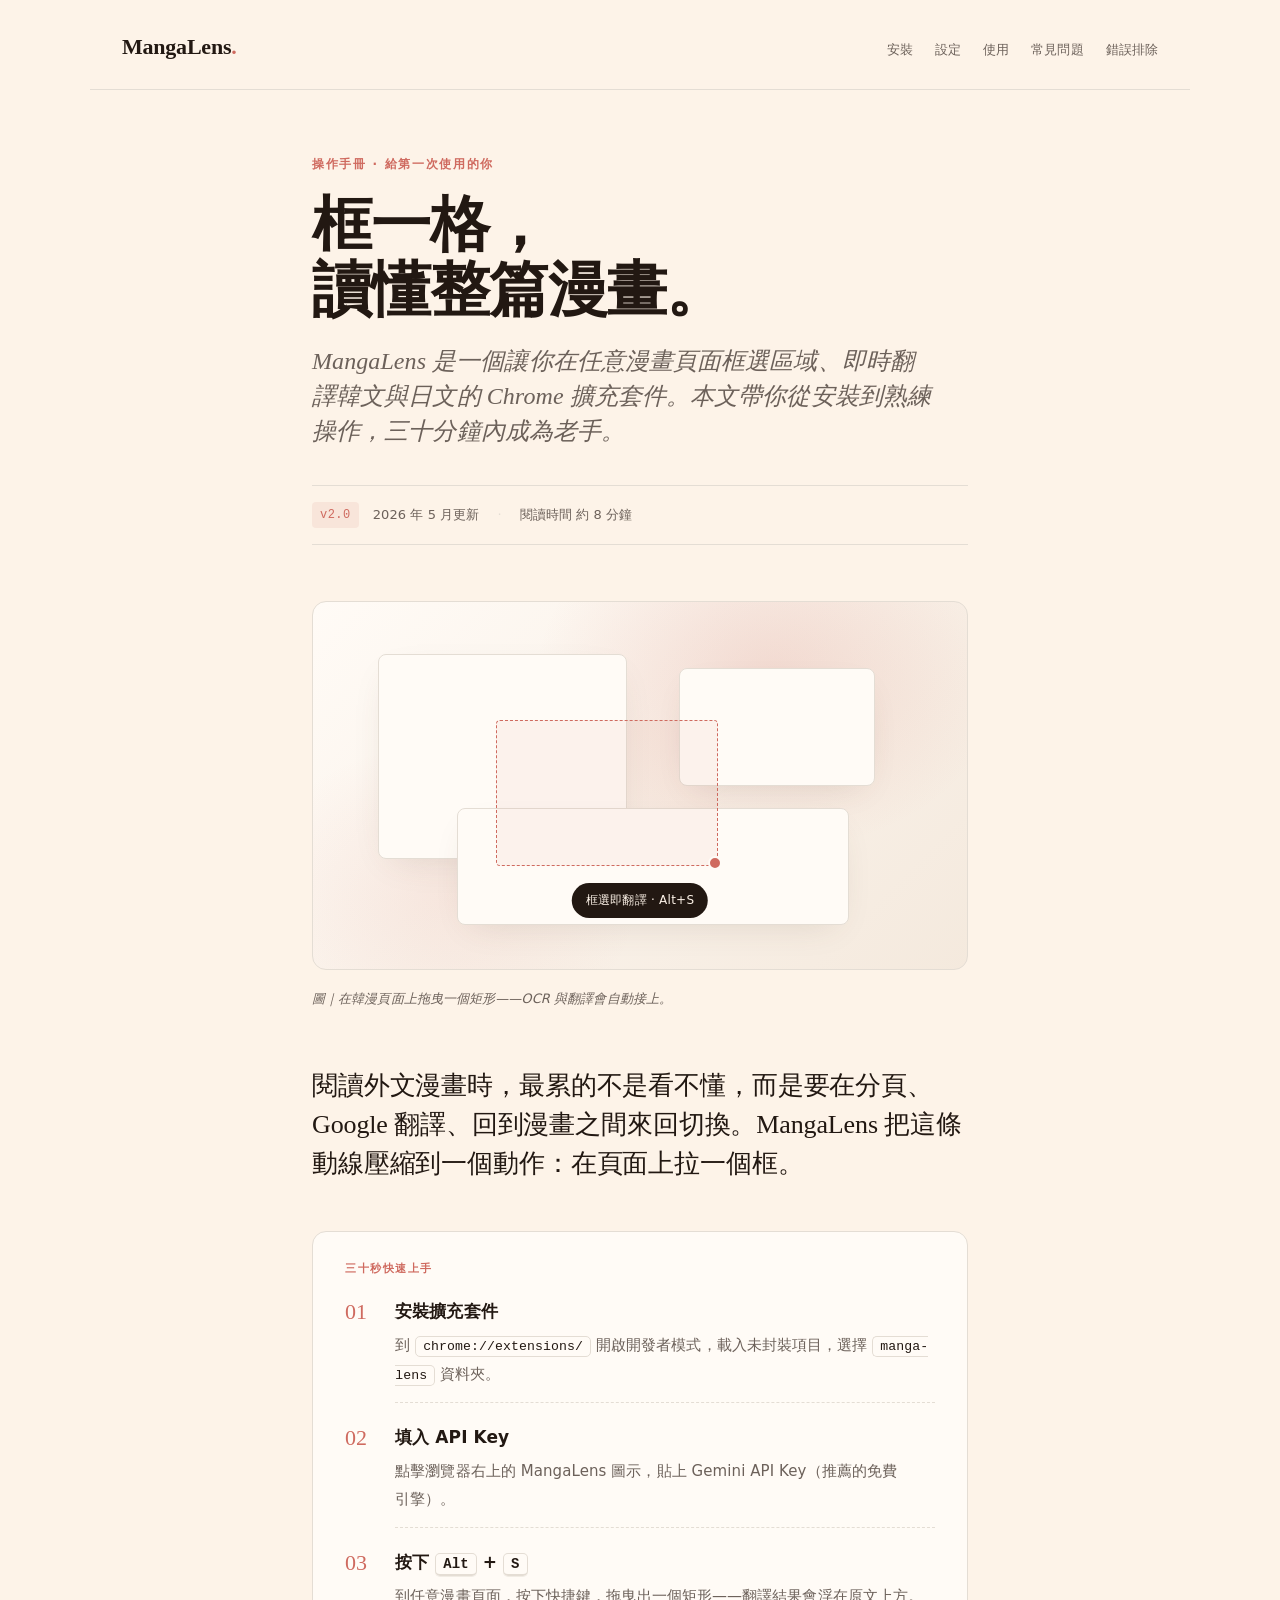
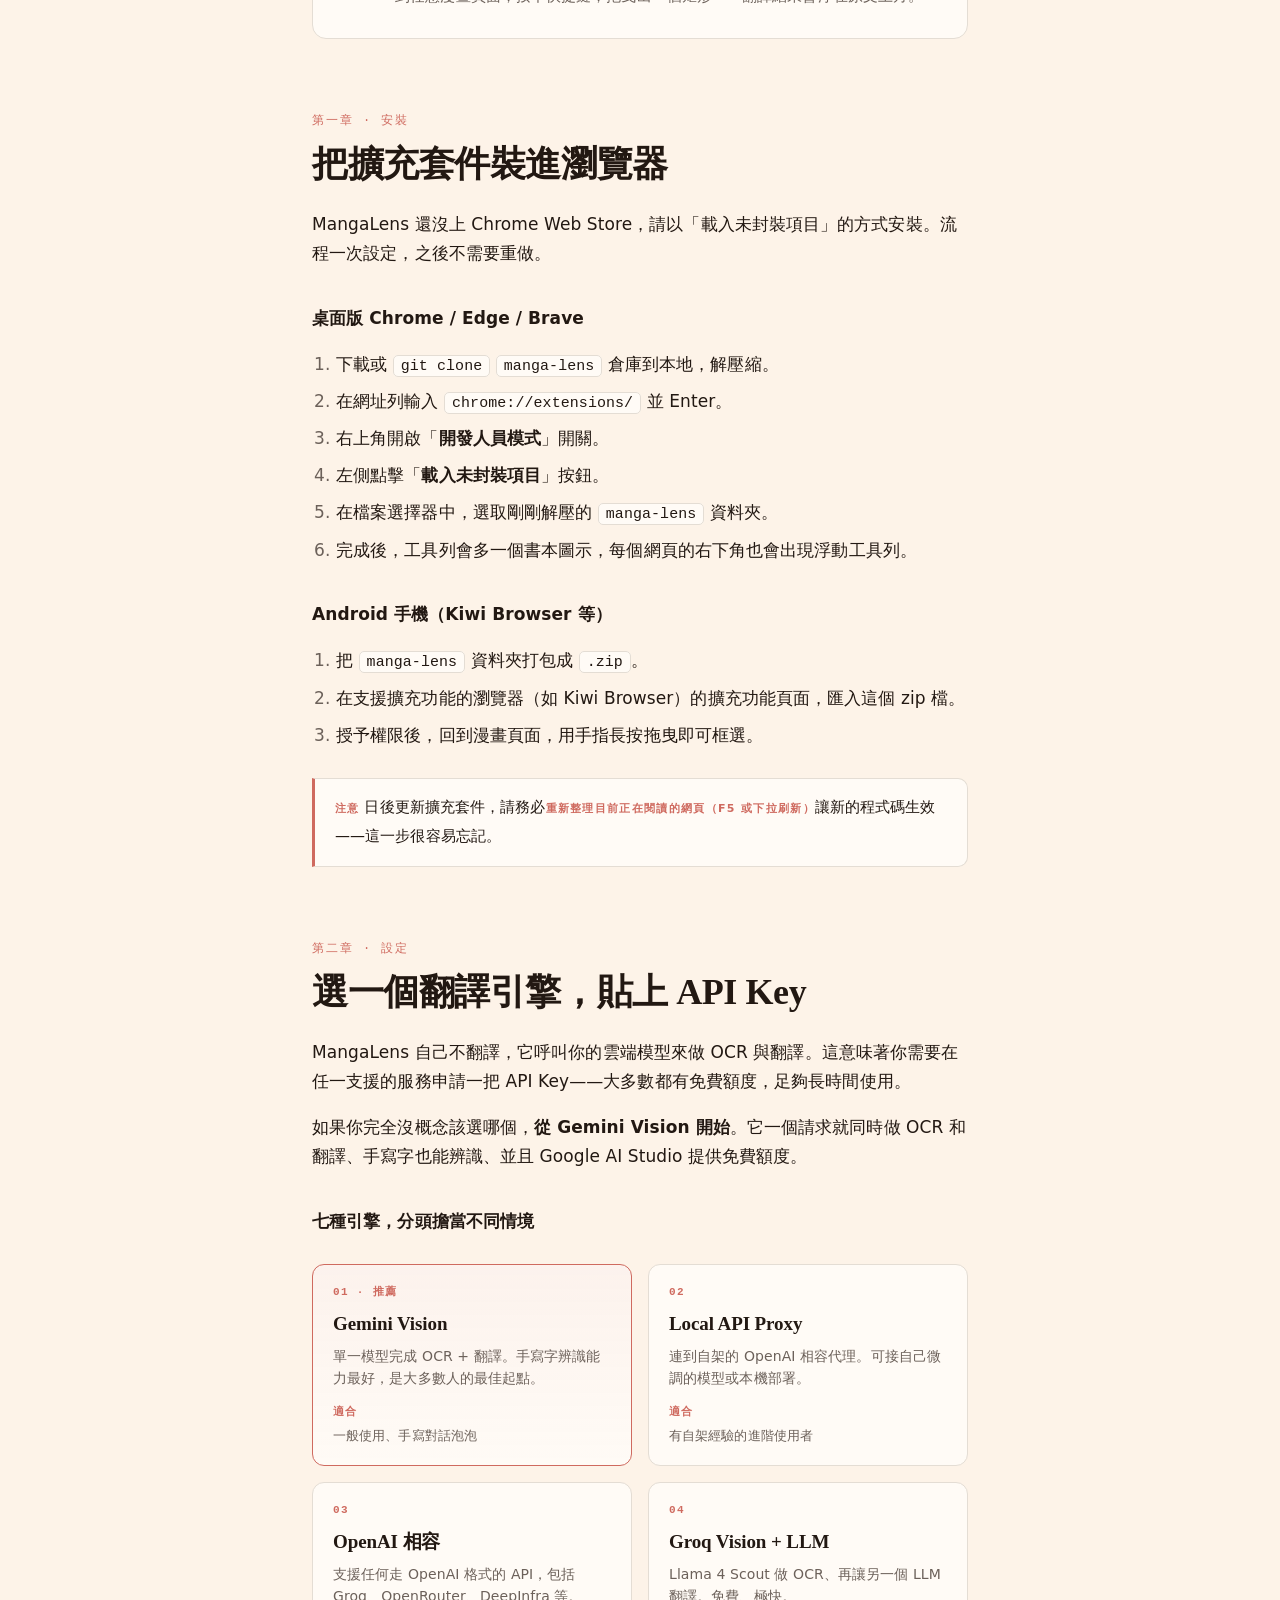
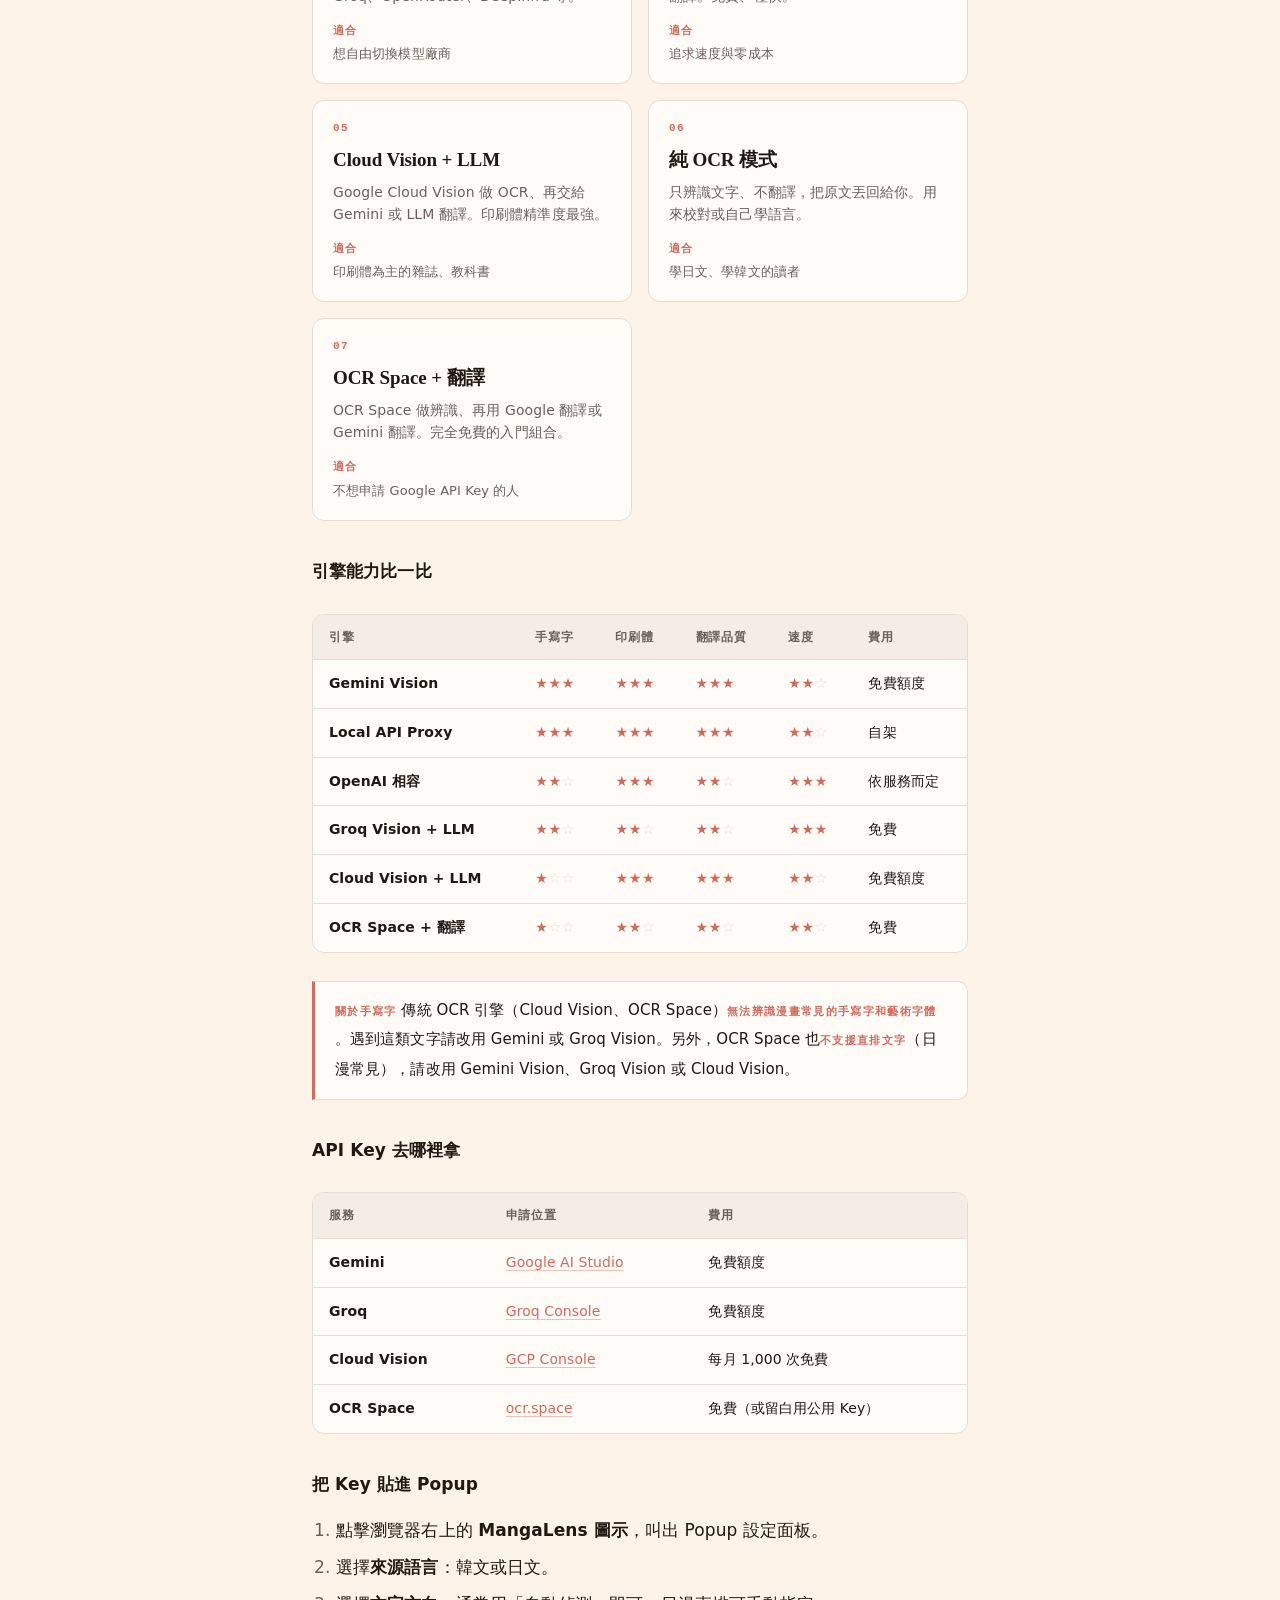
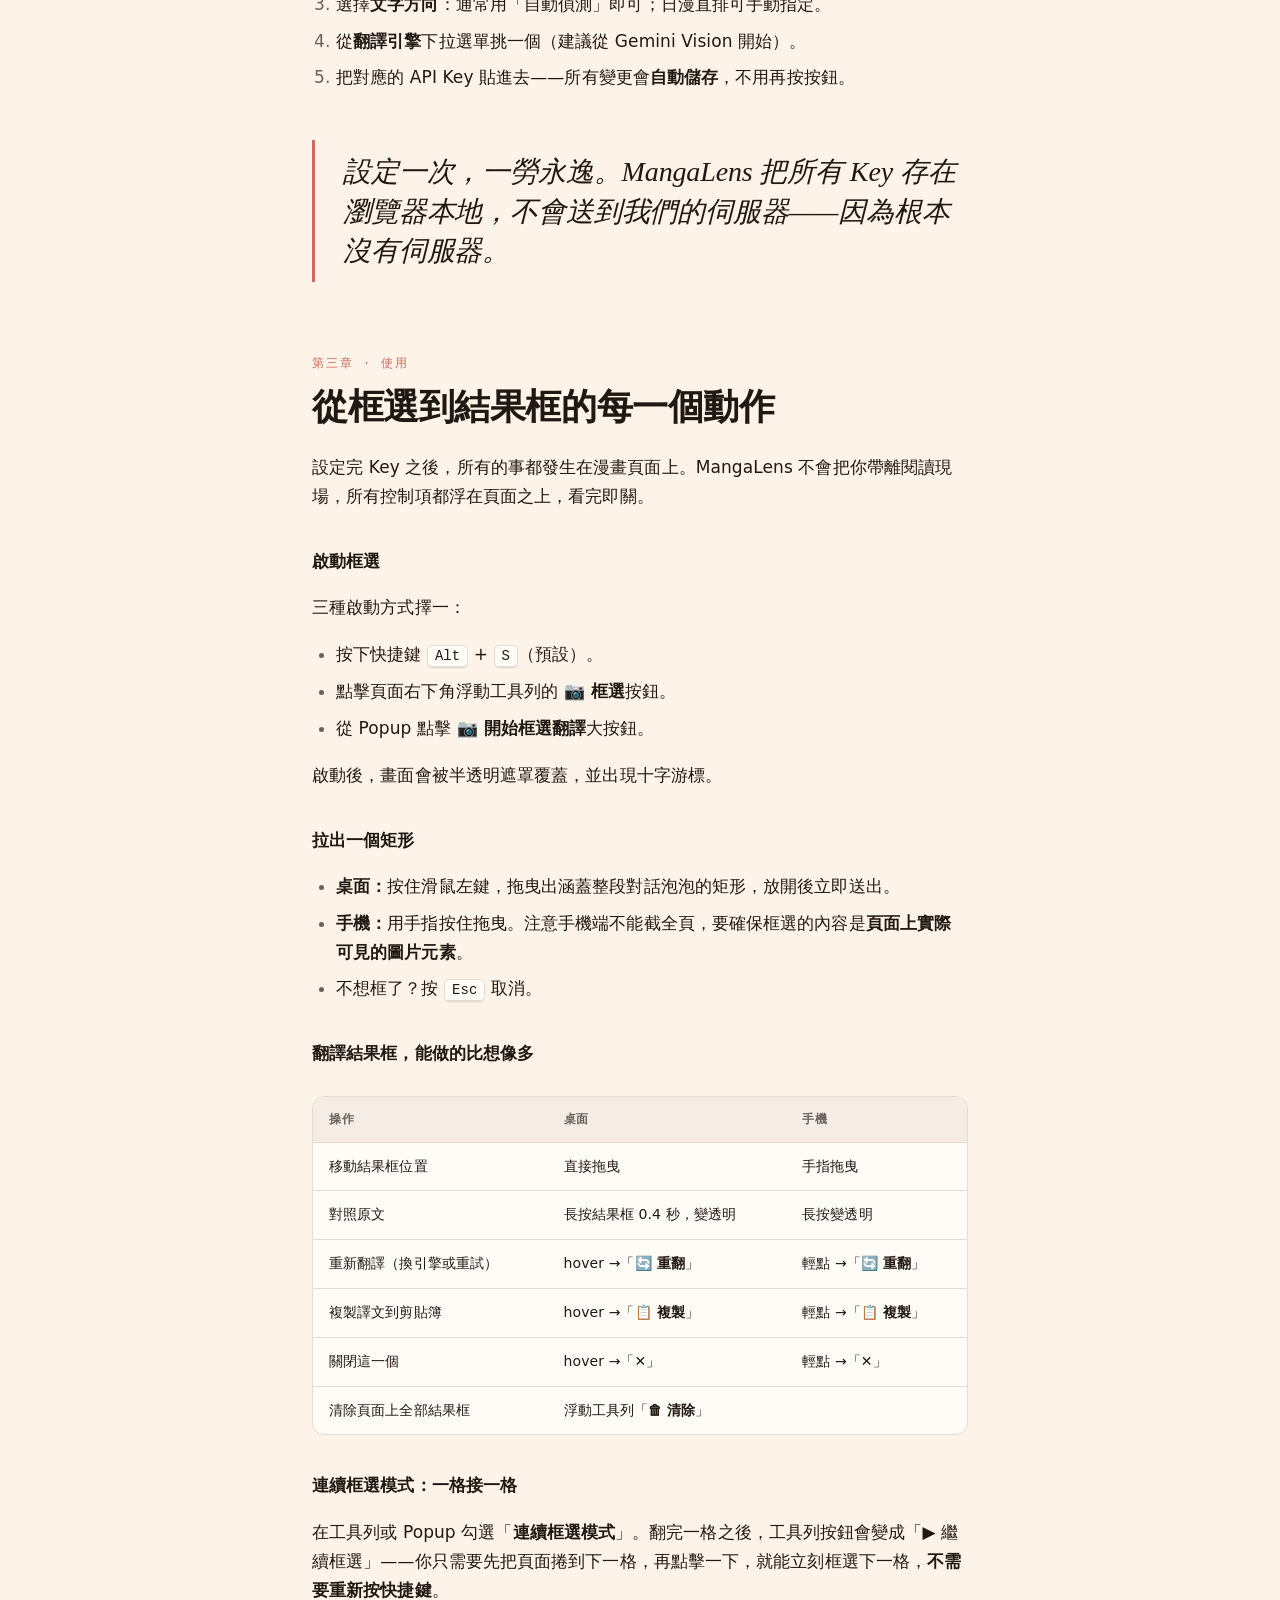
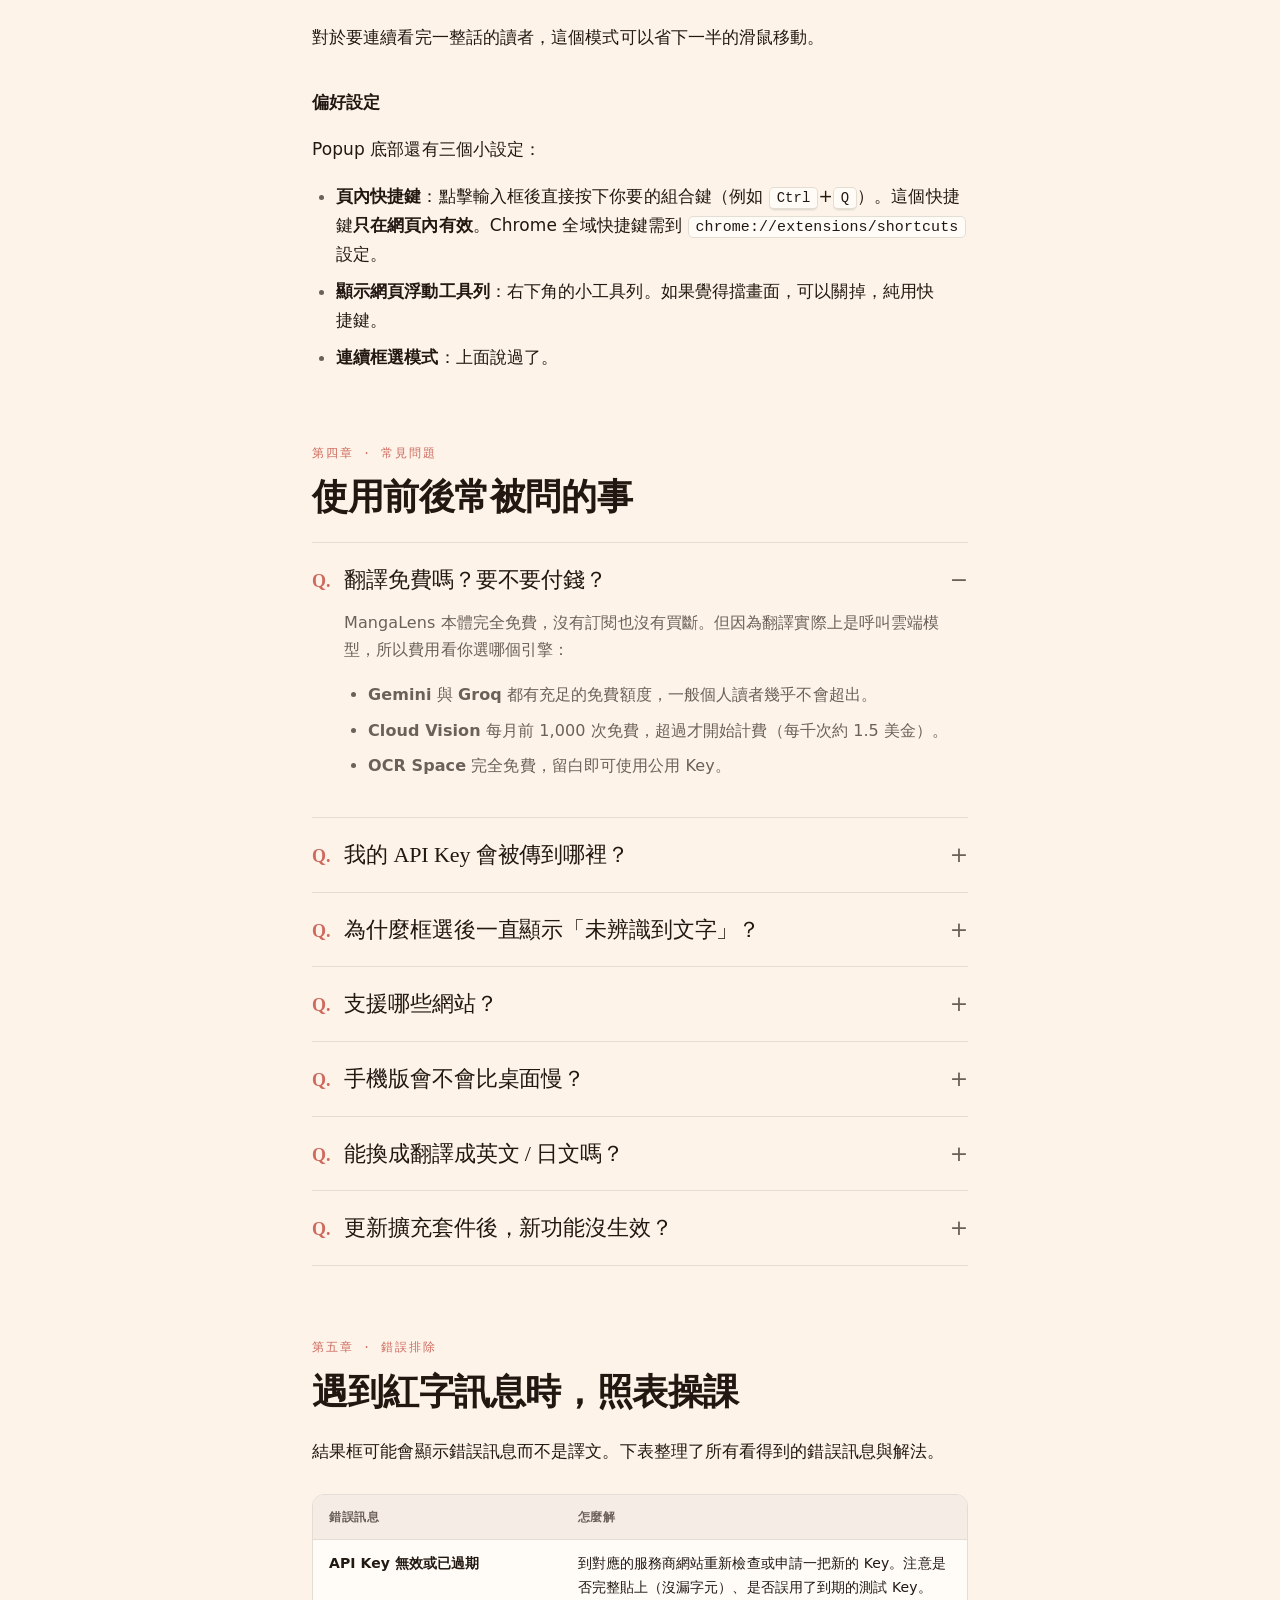
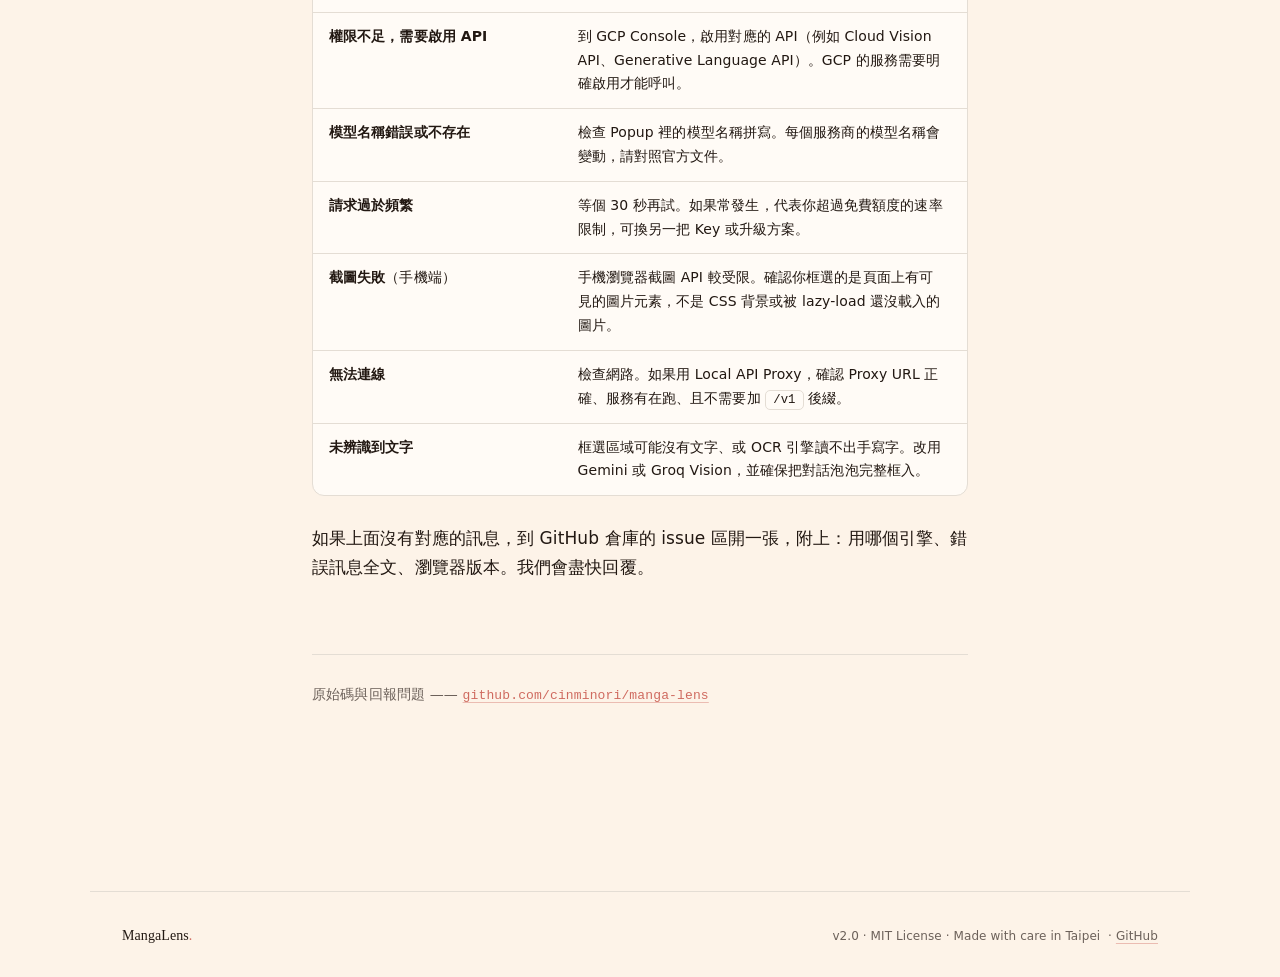
==== docs/index.html @ d272740c "Add GitHub Pages manual" ====
<!doctype html>
<html lang="zh-TW">
<head><script>(function(){
  function makeStore(){
    var data = {};
    var api = {
      getItem: function(k){ return Object.prototype.hasOwnProperty.call(data, k) ? data[k] : null; },
      setItem: function(k, v){ data[k] = String(v); },
      removeItem: function(k){ delete data[k]; },
      clear: function(){ data = {}; },
      key: function(i){ return Object.keys(data)[i] || null; }
    };
    Object.defineProperty(api, 'length', { get: function(){ return Object.keys(data).length; } });
    return api;
  }
  function tryShim(name){
    var works = false;
    try { works = !!window[name] && typeof window[name].getItem === 'function'; void window[name].length; }
    catch (_) { works = false; }
    if (works) return;
    try { Object.defineProperty(window, name, { configurable: true, value: makeStore() }); }
    catch (_) { try { window[name] = makeStore(); } catch (__) {} }
  }
  tryShim('localStorage');
  tryShim('sessionStorage');
})();</script>
  <meta charset="utf-8" />
  <meta name="viewport" content="width=device-width, initial-scale=1" />
  <title>MangaLens 操作手冊 — 框選即翻譯</title>
  <style>
    :root {
      --bg:      oklch(97% 0.018 70);
      --surface: oklch(99% 0.008 70);
      --fg:      oklch(22% 0.02 50);
      --muted:   oklch(50% 0.018 50);
      --border:  oklch(90% 0.014 70);
      --accent:  oklch(64% 0.13 28);
      --accent-soft: oklch(64% 0.13 28 / 0.10);

      --font-display: 'Tiempos Headline', 'Newsreader', 'Iowan Old Style',
                      'Noto Serif TC', 'Source Han Serif TC',
                      'PingFang TC', Georgia, serif;
      --font-body:    'Söhne', -apple-system, BlinkMacSystemFont,
                      'Noto Sans TC', 'PingFang TC', 'Microsoft JhengHei',
                      system-ui, sans-serif;
      --font-mono:    ui-monospace, 'JetBrains Mono', 'IBM Plex Mono', Menlo, monospace;
    }
    * { box-sizing: border-box; }
    html { -webkit-text-size-adjust: 100%; }
    body {
      margin: 0;
      background: var(--bg);
      color: var(--fg);
      font-family: var(--font-body);
      font-size: 17px;
      line-height: 1.7;
      letter-spacing: 0.005em;
      text-wrap: pretty;
    }

    .masthead {
      max-width: 1100px;
      margin: 0 auto;
      padding: 28px 32px 24px;
      display: flex;
      align-items: baseline;
      gap: 28px;
      border-bottom: 1px solid var(--border);
    }
    .wordmark {
      font-family: var(--font-display);
      font-size: 22px;
      font-weight: 600;
      letter-spacing: -0.01em;
    }
    .wordmark .dot { color: var(--accent); }
    .masthead nav {
      margin-inline-start: auto;
      display: flex;
      gap: 22px;
      font-size: 13px;
      color: var(--muted);
    }
    .masthead nav a {
      color: inherit;
      text-decoration: none;
      transition: color 0.15s;
    }
    .masthead nav a:hover { color: var(--fg); }

    .wrap {
      max-width: 720px;
      margin: 0 auto;
      padding: 64px 32px 96px;
    }

    .eyebrow {
      font-family: var(--font-body);
      font-size: 12px;
      text-transform: uppercase;
      letter-spacing: 0.14em;
      color: var(--accent);
      font-weight: 600;
      margin-bottom: 18px;
    }
    h1 {
      font-family: var(--font-display);
      font-size: clamp(40px, 5.5vw, 60px);
      line-height: 1.08;
      letter-spacing: -0.018em;
      font-weight: 600;
      margin: 0 0 22px;
    }
    .deck {
      font-family: var(--font-display);
      font-size: clamp(20px, 2.2vw, 24px);
      line-height: 1.45;
      color: var(--muted);
      font-style: italic;
      margin: 0 0 36px;
      max-width: 620px;
    }
    .byline {
      font-size: 13px;
      color: var(--muted);
      display: flex;
      align-items: center;
      gap: 14px;
      padding-block: 16px;
      border-block: 1px solid var(--border);
      margin-bottom: 56px;
      flex-wrap: wrap;
    }
    .byline .ver {
      font-family: var(--font-mono);
      font-size: 12px;
      color: var(--accent);
      letter-spacing: 0.04em;
      padding: 3px 8px;
      background: var(--accent-soft);
      border-radius: 4px;
    }
    .byline .sep::before { content: "·"; margin: 0 4px; color: var(--border); }

    .hero {
      aspect-ratio: 16 / 9;
      border: 1px solid var(--border);
      border-radius: 14px;
      margin-bottom: 14px;
      overflow: hidden;
      position: relative;
      background:
        radial-gradient(60% 80% at 70% 20%, oklch(64% 0.13 28 / 0.18), transparent 60%),
        radial-gradient(50% 70% at 20% 80%, oklch(64% 0.13 28 / 0.10), transparent 60%),
        linear-gradient(135deg, oklch(99% 0.008 70), oklch(94% 0.02 70));
    }
    .hero .panel {
      position: absolute;
      background: var(--surface);
      border: 1px solid var(--border);
      border-radius: 8px;
      box-shadow: 0 12px 36px -16px oklch(40% 0.04 50 / 0.18);
    }
    .hero .panel.a { inset: 14% 52% 30% 10%; }
    .hero .panel.b { inset: 18% 14% 50% 56%; }
    .hero .panel.c { inset: 56% 18% 12% 22%; }
    .hero .selection {
      position: absolute;
      inset: 32% 38% 28% 28%;
      border: 1.5px dashed var(--accent);
      background: oklch(64% 0.13 28 / 0.06);
      border-radius: 4px;
    }
    .hero .selection::after {
      content: "";
      position: absolute;
      right: -5px; bottom: -5px;
      width: 10px; height: 10px;
      background: var(--accent);
      border: 2px solid var(--surface);
      border-radius: 50%;
    }
    .hero .bubble {
      position: absolute;
      left: 50%;
      bottom: 14%;
      transform: translateX(-50%);
      background: var(--fg);
      color: var(--bg);
      font-size: 12px;
      padding: 7px 14px;
      border-radius: 999px;
      font-family: var(--font-body);
      letter-spacing: 0.02em;
    }
    .caption {
      font-size: 13px;
      color: var(--muted);
      margin-bottom: 56px;
      font-style: italic;
    }

    .lede {
      font-family: var(--font-display);
      font-size: clamp(22px, 2.5vw, 26px);
      line-height: 1.5;
      color: var(--fg);
      margin: 0 0 48px;
      letter-spacing: -0.005em;
    }

    .quickstart {
      background: var(--surface);
      border: 1px solid var(--border);
      border-radius: 14px;
      padding: 28px 32px;
      margin-bottom: 64px;
      display: grid;
      grid-template-columns: auto 1fr;
      gap: 6px 28px;
    }
    .quickstart .label {
      grid-column: 1 / -1;
      font-size: 11px;
      text-transform: uppercase;
      letter-spacing: 0.14em;
      color: var(--accent);
      font-weight: 600;
      margin-bottom: 12px;
    }
    .quickstart .num {
      font-family: var(--font-display);
      font-size: 22px;
      color: var(--accent);
      line-height: 1.2;
      font-feature-settings: "tnum";
      padding-top: 2px;
    }
    .quickstart .step {
      padding-bottom: 14px;
      border-bottom: 1px dashed var(--border);
      margin-bottom: 14px;
    }
    .quickstart .step:last-of-type {
      border-bottom: 0;
      padding-bottom: 0;
      margin-bottom: 0;
    }
    .quickstart .step strong {
      display: block;
      font-weight: 600;
      margin-bottom: 4px;
    }
    .quickstart .step span {
      font-size: 15px;
      color: var(--muted);
      line-height: 1.55;
    }

    .section-num {
      font-family: var(--font-mono);
      font-size: 12px;
      letter-spacing: 0.16em;
      color: var(--accent);
      text-transform: uppercase;
      margin-top: 72px;
      margin-bottom: 12px;
      font-weight: 500;
    }
    h2 {
      font-family: var(--font-display);
      font-size: clamp(30px, 3.4vw, 36px);
      letter-spacing: -0.012em;
      line-height: 1.18;
      font-weight: 600;
      margin: 0 0 24px;
    }
    h3 {
      font-family: var(--font-body);
      font-size: 17px;
      font-weight: 600;
      letter-spacing: 0.005em;
      margin: 36px 0 14px;
    }
    p { margin: 18px 0; }

    code {
      font-family: var(--font-mono);
      font-size: 0.88em;
      background: var(--surface);
      border: 1px solid var(--border);
      padding: 2px 7px;
      border-radius: 5px;
      color: var(--fg);
    }
    a {
      color: var(--accent);
      text-decoration: underline;
      text-decoration-thickness: 1px;
      text-underline-offset: 3px;
      text-decoration-color: oklch(64% 0.13 28 / 0.4);
      transition: text-decoration-color 0.15s;
    }
    a:hover { text-decoration-color: var(--accent); }
    kbd {
      font-family: var(--font-mono);
      font-size: 0.82em;
      background: var(--surface);
      border: 1px solid var(--border);
      border-bottom-width: 2px;
      padding: 2px 7px;
      border-radius: 5px;
      color: var(--fg);
      box-shadow: 0 1px 0 oklch(90% 0.014 70 / 0.5);
    }

    ul, ol { padding-inline-start: 24px; }
    li { margin: 8px 0; }
    li::marker { color: var(--muted); }

    blockquote.pull {
      font-family: var(--font-display);
      font-size: clamp(22px, 2.6vw, 28px);
      line-height: 1.4;
      letter-spacing: -0.005em;
      margin: 48px 0;
      padding: 12px 0 12px 28px;
      border-inline-start: 3px solid var(--accent);
      color: var(--fg);
      font-style: italic;
    }

    .note {
      background: var(--surface);
      border: 1px solid var(--border);
      border-inline-start: 3px solid var(--accent);
      border-radius: 0 10px 10px 0;
      padding: 16px 20px;
      margin: 28px 0;
      font-size: 15px;
      color: var(--fg);
    }
    .note strong {
      display: inline-block;
      font-size: 11px;
      text-transform: uppercase;
      letter-spacing: 0.12em;
      color: var(--accent);
      margin-bottom: 6px;
      font-weight: 600;
    }

    .table-wrap {
      margin: 28px 0;
      border: 1px solid var(--border);
      border-radius: 12px;
      overflow: hidden;
      background: var(--surface);
    }
    table {
      width: 100%;
      border-collapse: collapse;
      font-size: 14px;
      font-family: var(--font-body);
    }
    th, td {
      padding: 12px 16px;
      text-align: start;
      vertical-align: top;
      border-bottom: 1px solid var(--border);
    }
    th {
      background: oklch(95% 0.014 70);
      font-weight: 600;
      font-size: 12px;
      text-transform: uppercase;
      letter-spacing: 0.06em;
      color: var(--muted);
    }
    tr:last-child td { border-bottom: 0; }
    td.eng-name { font-weight: 600; }
    .stars {
      letter-spacing: 0.05em;
      color: var(--accent);
      font-variant-numeric: tabular-nums;
      font-feature-settings: "tnum";
    }
    .stars .dim { color: var(--border); }

    .faq details {
      border-bottom: 1px solid var(--border);
      padding: 22px 0;
    }
    .faq details:first-of-type { border-top: 1px solid var(--border); }
    .faq summary {
      list-style: none;
      cursor: pointer;
      font-family: var(--font-display);
      font-size: 22px;
      letter-spacing: -0.005em;
      line-height: 1.35;
      color: var(--fg);
      display: flex;
      align-items: baseline;
      gap: 14px;
    }
    .faq summary::-webkit-details-marker { display: none; }
    .faq summary::before {
      content: "Q.";
      font-family: var(--font-display);
      color: var(--accent);
      font-size: 18px;
      font-weight: 600;
      flex-shrink: 0;
    }
    .faq summary::after {
      content: "+";
      margin-inline-start: auto;
      color: var(--muted);
      font-family: var(--font-body);
      font-size: 22px;
      font-weight: 300;
      transition: transform 0.2s;
    }
    .faq details[open] summary::after { content: "−"; }
    .faq .answer {
      padding-top: 14px;
      padding-inline-start: 32px;
      color: var(--muted);
      font-size: 16px;
      line-height: 1.7;
    }
    .faq .answer p:first-child { margin-top: 0; }
    .faq .answer p:last-child { margin-bottom: 0; }

    .engines {
      display: grid;
      grid-template-columns: repeat(auto-fit, minmax(280px, 1fr));
      gap: 16px;
      margin: 28px 0 36px;
    }
    .engine-card {
      background: var(--surface);
      border: 1px solid var(--border);
      border-radius: 12px;
      padding: 18px 20px;
      display: flex;
      flex-direction: column;
      gap: 6px;
    }
    .engine-card .e-num {
      font-family: var(--font-mono);
      font-size: 11px;
      letter-spacing: 0.12em;
      color: var(--accent);
      font-weight: 600;
    }
    .engine-card h4 {
      font-family: var(--font-display);
      font-size: 19px;
      letter-spacing: -0.005em;
      margin: 0;
      font-weight: 600;
    }
    .engine-card p {
      margin: 0;
      font-size: 14px;
      line-height: 1.55;
      color: var(--muted);
    }
    .engine-card .use {
      font-size: 13px;
      color: var(--muted);
      margin-top: auto;
      padding-top: 8px;
    }
    .engine-card .use strong {
      display: block;
      font-size: 11px;
      text-transform: uppercase;
      letter-spacing: 0.1em;
      color: var(--accent);
      margin-bottom: 3px;
      font-weight: 600;
    }
    .engine-card.recommend {
      border-color: var(--accent);
      background:
        linear-gradient(180deg, oklch(64% 0.13 28 / 0.06), transparent),
        var(--surface);
    }

    .repo-link {
      margin: 72px 0 24px;
      padding-top: 28px;
      border-top: 1px solid var(--border);
      font-size: 14px;
      color: var(--muted);
      letter-spacing: 0.01em;
    }
    .repo-link a {
      font-family: var(--font-mono);
      font-size: 13px;
    }

    footer.bottom {
      max-width: 1100px;
      margin: 64px auto 0;
      padding: 32px;
      border-top: 1px solid var(--border);
      display: flex;
      justify-content: space-between;
      align-items: baseline;
      font-size: 12px;
      color: var(--muted);
    }
    footer.bottom .left {
      font-family: var(--font-display);
      font-size: 14px;
      color: var(--fg);
    }
    footer.bottom a { color: inherit; }

    @media (max-width: 720px) {
      .masthead { flex-wrap: wrap; gap: 12px; padding: 22px 22px 18px; }
      .masthead nav { width: 100%; gap: 16px; }
      .wrap { padding: 40px 22px 64px; }
      .quickstart { padding: 22px; grid-template-columns: 1fr; gap: 4px; }
      .quickstart .num { display: inline; }
      th, td { padding: 10px 12px; }
      .table-wrap { overflow-x: auto; }
      table { min-width: 480px; }
      footer.bottom { flex-direction: column; gap: 8px; padding: 24px 22px; }
      h1 { font-size: 38px; }
    }
  </style>
</head>
<body>

  <header class="masthead">
    <div class="wordmark">MangaLens<span class="dot">.</span></div>
    <nav>
      <a href="#install">安裝</a>
      <a href="#setup">設定</a>
      <a href="#use">使用</a>
      <a href="#faq">常見問題</a>
      <a href="#troubleshoot">錯誤排除</a>
    </nav>
  </header>

  <article class="wrap" data-od-id="article">

    <div class="eyebrow">操作手冊 · 給第一次使用的你</div>

    <h1 data-od-id="headline">框一格，<br />讀懂整篇漫畫。</h1>

    <p class="deck">
      MangaLens 是一個讓你在任意漫畫頁面框選區域、即時翻譯韓文與日文的 Chrome 擴充套件。本文帶你從安裝到熟練操作，三十分鐘內成為老手。
    </p>

    <div class="byline">
      <span class="ver">v2.0</span>
      <span>2026 年 5 月更新</span>
      <span class="sep"></span>
      <span>閱讀時間 約 8 分鐘</span>
    </div>

    <div class="hero" data-od-id="hero" aria-hidden="true">
      <div class="panel a"></div>
      <div class="panel b"></div>
      <div class="panel c"></div>
      <div class="selection"></div>
      <div class="bubble">框選即翻譯 · Alt+S</div>
    </div>
    <p class="caption">圖｜在韓漫頁面上拖曳一個矩形——OCR 與翻譯會自動接上。</p>

    <p class="lede" data-od-id="lede">
      閱讀外文漫畫時，最累的不是看不懂，而是要在分頁、Google 翻譯、回到漫畫之間來回切換。MangaLens 把這條動線壓縮到一個動作：在頁面上拉一個框。
    </p>

    <div class="quickstart">
      <div class="label">三十秒快速上手</div>
      <div class="num">01</div>
      <div class="step">
        <strong>安裝擴充套件</strong>
        <span>到 <code>chrome://extensions/</code> 開啟開發者模式，載入未封裝項目，選擇 <code>manga-lens</code> 資料夾。</span>
      </div>
      <div class="num">02</div>
      <div class="step">
        <strong>填入 API Key</strong>
        <span>點擊瀏覽器右上的 MangaLens 圖示，貼上 Gemini API Key（推薦的免費引擎）。</span>
      </div>
      <div class="num">03</div>
      <div class="step">
        <strong>按下 <kbd>Alt</kbd> + <kbd>S</kbd></strong>
        <span>到任意漫畫頁面，按下快捷鍵，拖曳出一個矩形——翻譯結果會浮在原文上方。</span>
      </div>
    </div>

    <div class="section-num" id="install">第一章 · 安裝</div>
    <h2>把擴充套件裝進瀏覽器</h2>

    <p>MangaLens 還沒上 Chrome Web Store，請以「載入未封裝項目」的方式安裝。流程一次設定，之後不需要重做。</p>

    <h3>桌面版 Chrome / Edge / Brave</h3>
    <ol>
      <li>下載或 <code>git clone</code> <code>manga-lens</code> 倉庫到本地，解壓縮。</li>
      <li>在網址列輸入 <code>chrome://extensions/</code> 並 Enter。</li>
      <li>右上角開啟「<strong>開發人員模式</strong>」開關。</li>
      <li>左側點擊「<strong>載入未封裝項目</strong>」按鈕。</li>
      <li>在檔案選擇器中，選取剛剛解壓的 <code>manga-lens</code> 資料夾。</li>
      <li>完成後，工具列會多一個書本圖示，每個網頁的右下角也會出現浮動工具列。</li>
    </ol>

    <h3>Android 手機（Kiwi Browser 等）</h3>
    <ol>
      <li>把 <code>manga-lens</code> 資料夾打包成 <code>.zip</code>。</li>
      <li>在支援擴充功能的瀏覽器（如 Kiwi Browser）的擴充功能頁面，匯入這個 zip 檔。</li>
      <li>授予權限後，回到漫畫頁面，用手指長按拖曳即可框選。</li>
    </ol>

    <div class="note">
      <strong>注意</strong>
      日後更新擴充套件，請務必<strong>重新整理目前正在閱讀的網頁（F5 或下拉刷新）</strong>讓新的程式碼生效——這一步很容易忘記。
    </div>

    <div class="section-num" id="setup">第二章 · 設定</div>
    <h2>選一個翻譯引擎，貼上 API Key</h2>

    <p>MangaLens 自己不翻譯，它呼叫你的雲端模型來做 OCR 與翻譯。這意味著你需要在任一支援的服務申請一把 API Key——大多數都有免費額度，足夠長時間使用。</p>

    <p>如果你完全沒概念該選哪個，<strong>從 Gemini Vision 開始</strong>。它一個請求就同時做 OCR 和翻譯、手寫字也能辨識、並且 Google AI Studio 提供免費額度。</p>

    <h3>七種引擎，分頭擔當不同情境</h3>

    <div class="engines">
      <div class="engine-card recommend">
        <span class="e-num">01 · 推薦</span>
        <h4>Gemini Vision</h4>
        <p>單一模型完成 OCR + 翻譯。手寫字辨識能力最好，是大多數人的最佳起點。</p>
        <div class="use"><strong>適合</strong>一般使用、手寫對話泡泡</div>
      </div>
      <div class="engine-card">
        <span class="e-num">02</span>
        <h4>Local API Proxy</h4>
        <p>連到自架的 OpenAI 相容代理。可接自己微調的模型或本機部署。</p>
        <div class="use"><strong>適合</strong>有自架經驗的進階使用者</div>
      </div>
      <div class="engine-card">
        <span class="e-num">03</span>
        <h4>OpenAI 相容</h4>
        <p>支援任何走 OpenAI 格式的 API，包括 Groq、OpenRouter、DeepInfra 等。</p>
        <div class="use"><strong>適合</strong>想自由切換模型廠商</div>
      </div>
      <div class="engine-card">
        <span class="e-num">04</span>
        <h4>Groq Vision + LLM</h4>
        <p>Llama 4 Scout 做 OCR、再讓另一個 LLM 翻譯。免費、極快。</p>
        <div class="use"><strong>適合</strong>追求速度與零成本</div>
      </div>
      <div class="engine-card">
        <span class="e-num">05</span>
        <h4>Cloud Vision + LLM</h4>
        <p>Google Cloud Vision 做 OCR、再交給 Gemini 或 LLM 翻譯。印刷體精準度最強。</p>
        <div class="use"><strong>適合</strong>印刷體為主的雜誌、教科書</div>
      </div>
      <div class="engine-card">
        <span class="e-num">06</span>
        <h4>純 OCR 模式</h4>
        <p>只辨識文字、不翻譯，把原文丟回給你。用來校對或自己學語言。</p>
        <div class="use"><strong>適合</strong>學日文、學韓文的讀者</div>
      </div>
      <div class="engine-card">
        <span class="e-num">07</span>
        <h4>OCR Space + 翻譯</h4>
        <p>OCR Space 做辨識、再用 Google 翻譯或 Gemini 翻譯。完全免費的入門組合。</p>
        <div class="use"><strong>適合</strong>不想申請 Google API Key 的人</div>
      </div>
    </div>

    <h3>引擎能力比一比</h3>

    <div class="table-wrap">
      <table>
        <thead>
          <tr>
            <th>引擎</th>
            <th>手寫字</th>
            <th>印刷體</th>
            <th>翻譯品質</th>
            <th>速度</th>
            <th>費用</th>
          </tr>
        </thead>
        <tbody>
          <tr>
            <td class="eng-name">Gemini Vision</td>
            <td><span class="stars">★★★</span></td>
            <td><span class="stars">★★★</span></td>
            <td><span class="stars">★★★</span></td>
            <td><span class="stars">★★<span class="dim">☆</span></span></td>
            <td>免費額度</td>
          </tr>
          <tr>
            <td class="eng-name">Local API Proxy</td>
            <td><span class="stars">★★★</span></td>
            <td><span class="stars">★★★</span></td>
            <td><span class="stars">★★★</span></td>
            <td><span class="stars">★★<span class="dim">☆</span></span></td>
            <td>自架</td>
          </tr>
          <tr>
            <td class="eng-name">OpenAI 相容</td>
            <td><span class="stars">★★<span class="dim">☆</span></span></td>
            <td><span class="stars">★★★</span></td>
            <td><span class="stars">★★<span class="dim">☆</span></span></td>
            <td><span class="stars">★★★</span></td>
            <td>依服務而定</td>
          </tr>
          <tr>
            <td class="eng-name">Groq Vision + LLM</td>
            <td><span class="stars">★★<span class="dim">☆</span></span></td>
            <td><span class="stars">★★<span class="dim">☆</span></span></td>
            <td><span class="stars">★★<span class="dim">☆</span></span></td>
            <td><span class="stars">★★★</span></td>
            <td>免費</td>
          </tr>
          <tr>
            <td class="eng-name">Cloud Vision + LLM</td>
            <td><span class="stars">★<span class="dim">☆☆</span></span></td>
            <td><span class="stars">★★★</span></td>
            <td><span class="stars">★★★</span></td>
            <td><span class="stars">★★<span class="dim">☆</span></span></td>
            <td>免費額度</td>
          </tr>
          <tr>
            <td class="eng-name">OCR Space + 翻譯</td>
            <td><span class="stars">★<span class="dim">☆☆</span></span></td>
            <td><span class="stars">★★<span class="dim">☆</span></span></td>
            <td><span class="stars">★★<span class="dim">☆</span></span></td>
            <td><span class="stars">★★<span class="dim">☆</span></span></td>
            <td>免費</td>
          </tr>
        </tbody>
      </table>
    </div>

    <div class="note">
      <strong>關於手寫字</strong>
      傳統 OCR 引擎（Cloud Vision、OCR Space）<strong>無法辨識漫畫常見的手寫字和藝術字體</strong>。遇到這類文字請改用 Gemini 或 Groq Vision。另外，OCR Space 也<strong>不支援直排文字</strong>（日漫常見），請改用 Gemini Vision、Groq Vision 或 Cloud Vision。
    </div>

    <h3>API Key 去哪裡拿</h3>

    <div class="table-wrap">
      <table>
        <thead>
          <tr>
            <th>服務</th>
            <th>申請位置</th>
            <th>費用</th>
          </tr>
        </thead>
        <tbody>
          <tr>
            <td class="eng-name">Gemini</td>
            <td><a href="https://aistudio.google.com/apikey" target="_blank" rel="noopener">Google AI Studio</a></td>
            <td>免費額度</td>
          </tr>
          <tr>
            <td class="eng-name">Groq</td>
            <td><a href="https://console.groq.com/keys" target="_blank" rel="noopener">Groq Console</a></td>
            <td>免費額度</td>
          </tr>
          <tr>
            <td class="eng-name">Cloud Vision</td>
            <td><a href="https://console.cloud.google.com/apis/library/vision.googleapis.com" target="_blank" rel="noopener">GCP Console</a></td>
            <td>每月 1,000 次免費</td>
          </tr>
          <tr>
            <td class="eng-name">OCR Space</td>
            <td><a href="https://ocr.space/ocrapi/freekey" target="_blank" rel="noopener">ocr.space</a></td>
            <td>免費（或留白用公用 Key）</td>
          </tr>
        </tbody>
      </table>
    </div>

    <h3>把 Key 貼進 Popup</h3>

    <ol>
      <li>點擊瀏覽器右上的 <strong>MangaLens 圖示</strong>，叫出 Popup 設定面板。</li>
      <li>選擇<strong>來源語言</strong>：韓文或日文。</li>
      <li>選擇<strong>文字方向</strong>：通常用「自動偵測」即可；日漫直排可手動指定。</li>
      <li>從<strong>翻譯引擎</strong>下拉選單挑一個（建議從 Gemini Vision 開始）。</li>
      <li>把對應的 API Key 貼進去——所有變更會<strong>自動儲存</strong>，不用再按按鈕。</li>
    </ol>

    <blockquote class="pull">
      設定一次，一勞永逸。MangaLens 把所有 Key 存在瀏覽器本地，不會送到我們的伺服器——因為根本沒有伺服器。
    </blockquote>

    <div class="section-num" id="use">第三章 · 使用</div>
    <h2>從框選到結果框的每一個動作</h2>

    <p>設定完 Key 之後，所有的事都發生在漫畫頁面上。MangaLens 不會把你帶離閱讀現場，所有控制項都浮在頁面之上，看完即關。</p>

    <h3>啟動框選</h3>
    <p>三種啟動方式擇一：</p>
    <ul>
      <li>按下快捷鍵 <kbd>Alt</kbd> + <kbd>S</kbd>（預設）。</li>
      <li>點擊頁面右下角浮動工具列的 <strong>📷 框選</strong>按鈕。</li>
      <li>從 Popup 點擊 <strong>📷 開始框選翻譯</strong>大按鈕。</li>
    </ul>
    <p>啟動後，畫面會被半透明遮罩覆蓋，並出現十字游標。</p>

    <h3>拉出一個矩形</h3>
    <ul>
      <li><strong>桌面：</strong>按住滑鼠左鍵，拖曳出涵蓋整段對話泡泡的矩形，放開後立即送出。</li>
      <li><strong>手機：</strong>用手指按住拖曳。注意手機端不能截全頁，要確保框選的內容是<strong>頁面上實際可見的圖片元素</strong>。</li>
      <li>不想框了？按 <kbd>Esc</kbd> 取消。</li>
    </ul>

    <h3>翻譯結果框，能做的比想像多</h3>

    <div class="table-wrap">
      <table>
        <thead>
          <tr>
            <th>操作</th>
            <th>桌面</th>
            <th>手機</th>
          </tr>
        </thead>
        <tbody>
          <tr><td>移動結果框位置</td><td>直接拖曳</td><td>手指拖曳</td></tr>
          <tr><td>對照原文</td><td>長按結果框 0.4 秒，變透明</td><td>長按變透明</td></tr>
          <tr><td>重新翻譯（換引擎或重試）</td><td>hover →「<strong>🔄 重翻</strong>」</td><td>輕點 →「<strong>🔄 重翻</strong>」</td></tr>
          <tr><td>複製譯文到剪貼簿</td><td>hover →「<strong>📋 複製</strong>」</td><td>輕點 →「<strong>📋 複製</strong>」</td></tr>
          <tr><td>關閉這一個</td><td>hover →「<strong>✕</strong>」</td><td>輕點 →「<strong>✕</strong>」</td></tr>
          <tr><td>清除頁面上全部結果框</td><td colspan="2">浮動工具列「<strong>🗑 清除</strong>」</td></tr>
        </tbody>
      </table>
    </div>

    <h3>連續框選模式：一格接一格</h3>

    <p>在工具列或 Popup 勾選「<strong>連續框選模式</strong>」。翻完一格之後，工具列按鈕會變成「▶ 繼續框選」——你只需要先把頁面捲到下一格，再點擊一下，就能立刻框選下一格，<strong>不需要重新按快捷鍵</strong>。</p>

    <p>對於要連續看完一整話的讀者，這個模式可以省下一半的滑鼠移動。</p>

    <h3>偏好設定</h3>
    <p>Popup 底部還有三個小設定：</p>
    <ul>
      <li><strong>頁內快捷鍵</strong>：點擊輸入框後直接按下你要的組合鍵（例如 <kbd>Ctrl</kbd>+<kbd>Q</kbd>）。這個快捷鍵<strong>只在網頁內有效</strong>。Chrome 全域快捷鍵需到 <code>chrome://extensions/shortcuts</code> 設定。</li>
      <li><strong>顯示網頁浮動工具列</strong>：右下角的小工具列。如果覺得擋畫面，可以關掉，純用快捷鍵。</li>
      <li><strong>連續框選模式</strong>：上面說過了。</li>
    </ul>

    <div class="section-num" id="faq">第四章 · 常見問題</div>
    <h2>使用前後常被問的事</h2>

    <div class="faq">
      <details open>
        <summary>翻譯免費嗎？要不要付錢？</summary>
        <div class="answer">
          <p>MangaLens 本體完全免費，沒有訂閱也沒有買斷。但因為翻譯實際上是呼叫雲端模型，所以費用看你選哪個引擎：</p>
          <ul>
            <li><strong>Gemini</strong> 與 <strong>Groq</strong> 都有充足的免費額度，一般個人讀者幾乎不會超出。</li>
            <li><strong>Cloud Vision</strong> 每月前 1,000 次免費，超過才開始計費（每千次約 1.5 美金）。</li>
            <li><strong>OCR Space</strong> 完全免費，留白即可使用公用 Key。</li>
          </ul>
        </div>
      </details>
      <details>
        <summary>我的 API Key 會被傳到哪裡？</summary>
        <div class="answer">
          <p>API Key 只存在你瀏覽器的 <code>chrome.storage.local</code>，<strong>不會傳到 MangaLens 開發者那裡</strong>——因為 MangaLens 沒有後端伺服器。</p>
          <p>實際的 API 請求是直接從你的瀏覽器送到 Google、Groq 等服務商；它們會看到請求內容，這也是它們的隱私政策該負責的範圍。</p>
        </div>
      </details>
      <details>
        <summary>為什麼框選後一直顯示「未辨識到文字」？</summary>
        <div class="answer">
          <p>三個常見原因：</p>
          <ol>
            <li><strong>框得太小或太歪</strong>：把整段對話泡泡完整框進去，留一點邊距。</li>
            <li><strong>是手寫字</strong>，但你選了傳統 OCR：改用 Gemini Vision 或 Groq Vision。</li>
            <li><strong>是直排文字</strong>，但你用 OCR Space：OCR Space 不支援直排，改用 Gemini / Groq / Cloud Vision。</li>
          </ol>
        </div>
      </details>
      <details>
        <summary>支援哪些網站？</summary>
        <div class="answer">
          <p>所有網站都支援，因為 MangaLens 用 <code>&lt;all_urls&gt;</code> 權限，並不針對特定漫畫平台。任何能在瀏覽器裡看到的圖片都能框選翻譯。</p>
        </div>
      </details>
      <details>
        <summary>手機版會不會比桌面慢？</summary>
        <div class="answer">
          <p>翻譯本身不會。但手機瀏覽器的截圖能力比較弱，所以框選時要確保<strong>截到的是頁面上實際可見的圖片元素</strong>，不是空白區域。如果手機端常失敗，建議改用桌面版。</p>
        </div>
      </details>
      <details>
        <summary>能換成翻譯成英文 / 日文嗎？</summary>
        <div class="answer">
          <p>目前的版本，<strong>翻譯輸出固定為繁體中文</strong>，這是因為 MangaLens 主要為繁中讀者設計。如果你想自己改，可以修改 <code>background.js</code> 裡的提示詞模板——這是開源專案，歡迎發 PR。</p>
        </div>
      </details>
      <details>
        <summary>更新擴充套件後，新功能沒生效？</summary>
        <div class="answer">
          <p>幾乎都是同一個原因：<strong>網頁忘記重新整理</strong>。Chrome 在你閱讀漫畫的時候已經把舊的 content script 注入頁面了，新的程式碼要等下一次載入頁面時才會生效。按 <kbd>F5</kbd> 重新整理一下就會回來。</p>
        </div>
      </details>
    </div>

    <div class="section-num" id="troubleshoot">第五章 · 錯誤排除</div>
    <h2>遇到紅字訊息時，照表操課</h2>

    <p>結果框可能會顯示錯誤訊息而不是譯文。下表整理了所有看得到的錯誤訊息與解法。</p>

    <div class="table-wrap">
      <table>
        <thead>
          <tr>
            <th style="width: 38%;">錯誤訊息</th>
            <th>怎麼解</th>
          </tr>
        </thead>
        <tbody>
          <tr>
            <td><strong>API Key 無效或已過期</strong></td>
            <td>到對應的服務商網站重新檢查或申請一把新的 Key。注意是否完整貼上（沒漏字元）、是否誤用了到期的測試 Key。</td>
          </tr>
          <tr>
            <td><strong>權限不足，需要啟用 API</strong></td>
            <td>到 GCP Console，啟用對應的 API（例如 Cloud Vision API、Generative Language API）。GCP 的服務需要明確啟用才能呼叫。</td>
          </tr>
          <tr>
            <td><strong>模型名稱錯誤或不存在</strong></td>
            <td>檢查 Popup 裡的模型名稱拼寫。每個服務商的模型名稱會變動，請對照官方文件。</td>
          </tr>
          <tr>
            <td><strong>請求過於頻繁</strong></td>
            <td>等個 30 秒再試。如果常發生，代表你超過免費額度的速率限制，可換另一把 Key 或升級方案。</td>
          </tr>
          <tr>
            <td><strong>截圖失敗</strong>（手機端）</td>
            <td>手機瀏覽器截圖 API 較受限。確認你框選的是頁面上有可見的圖片元素，不是 CSS 背景或被 lazy-load 還沒載入的圖片。</td>
          </tr>
          <tr>
            <td><strong>無法連線</strong></td>
            <td>檢查網路。如果用 Local API Proxy，確認 Proxy URL 正確、服務有在跑、且不需要加 <code>/v1</code> 後綴。</td>
          </tr>
          <tr>
            <td><strong>未辨識到文字</strong></td>
            <td>框選區域可能沒有文字、或 OCR 引擎讀不出手寫字。改用 Gemini 或 Groq Vision，並確保把對話泡泡完整框入。</td>
          </tr>
        </tbody>
      </table>
    </div>

    <p>如果上面沒有對應的訊息，到 GitHub 倉庫的 issue 區開一張，附上：用哪個引擎、錯誤訊息全文、瀏覽器版本。我們會盡快回覆。</p>

    <p class="repo-link" data-od-id="author">
      原始碼與回報問題 ——
      <a href="https://github.com/cinminori/manga-lens" target="_blank" rel="noopener">github.com/cinminori/manga-lens</a>
    </p>

  </article>

  <footer class="bottom">
    <div class="left">MangaLens<span style="color: var(--accent);">.</span></div>
    <div>
      v2.0 · MIT License · Made with care in Taipei
      &nbsp;·&nbsp;<a href="#">GitHub</a>
    </div>
  </footer>

</body>
</html>
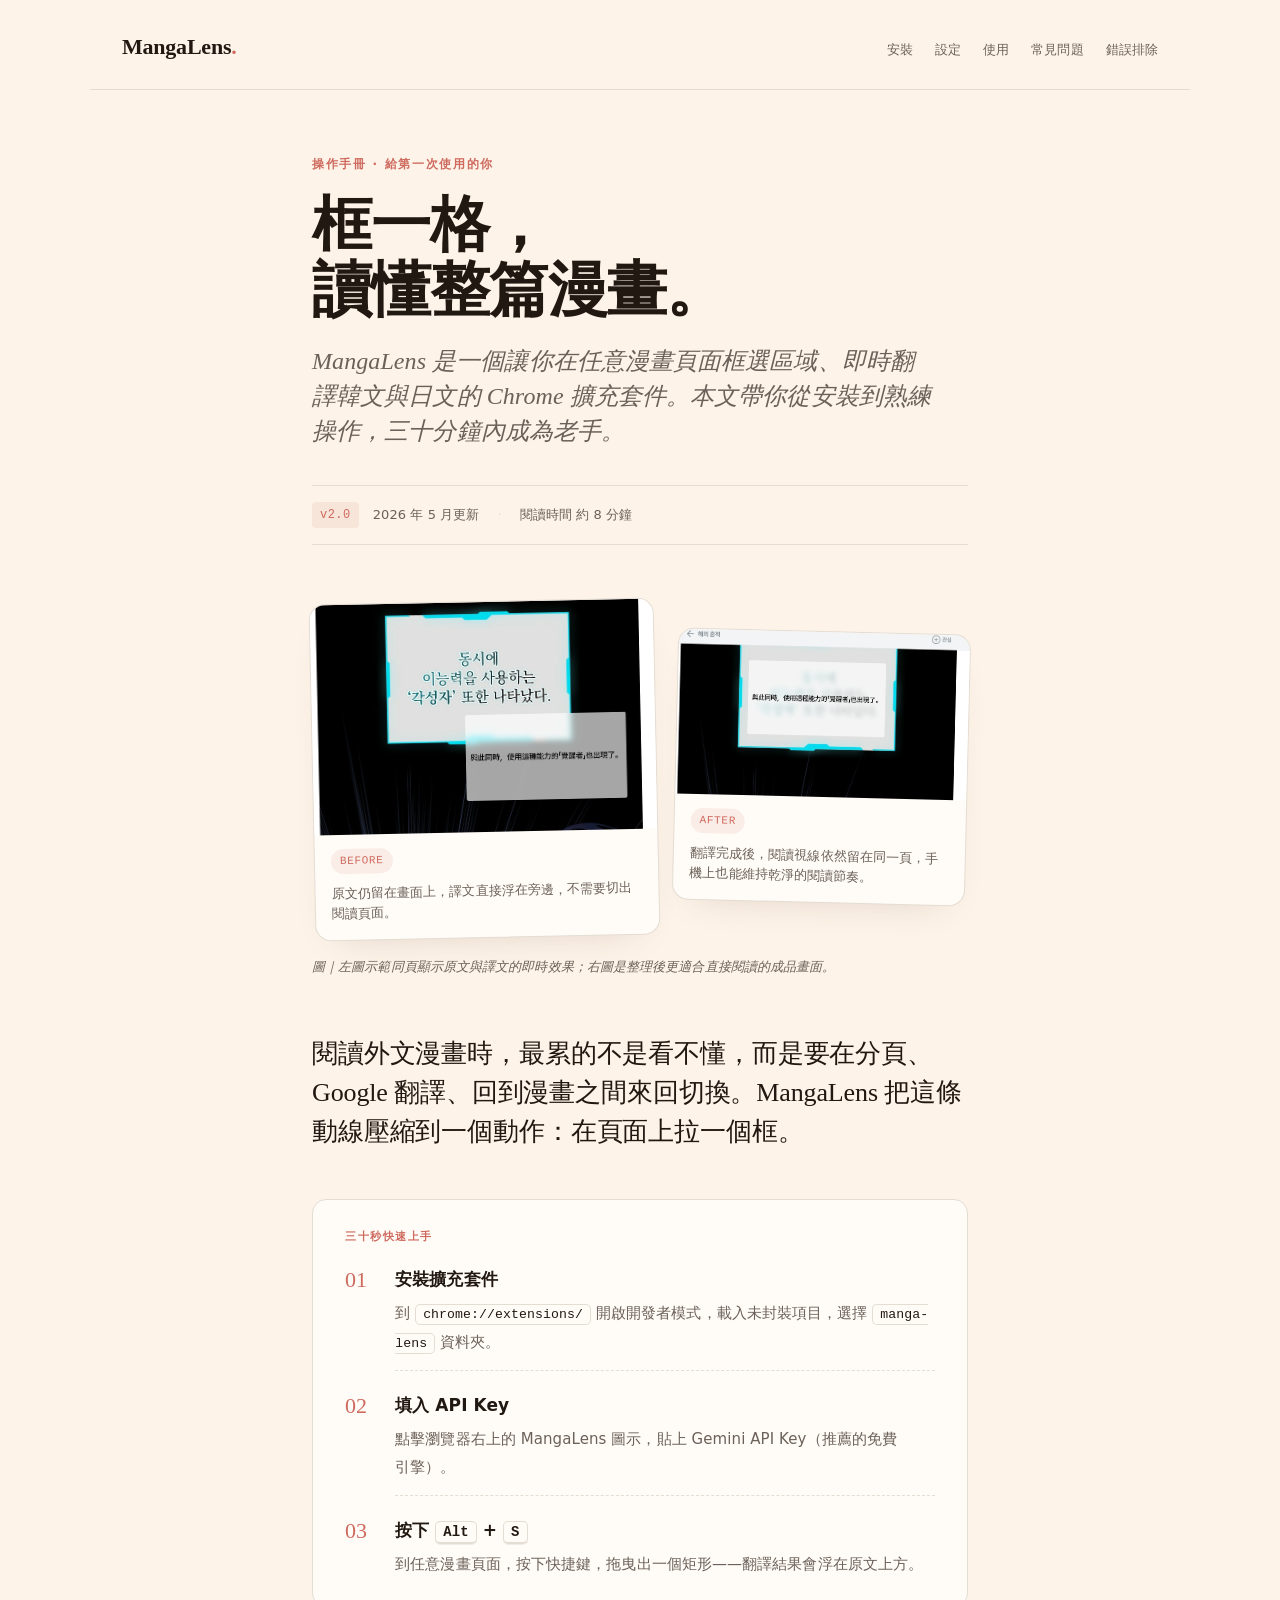
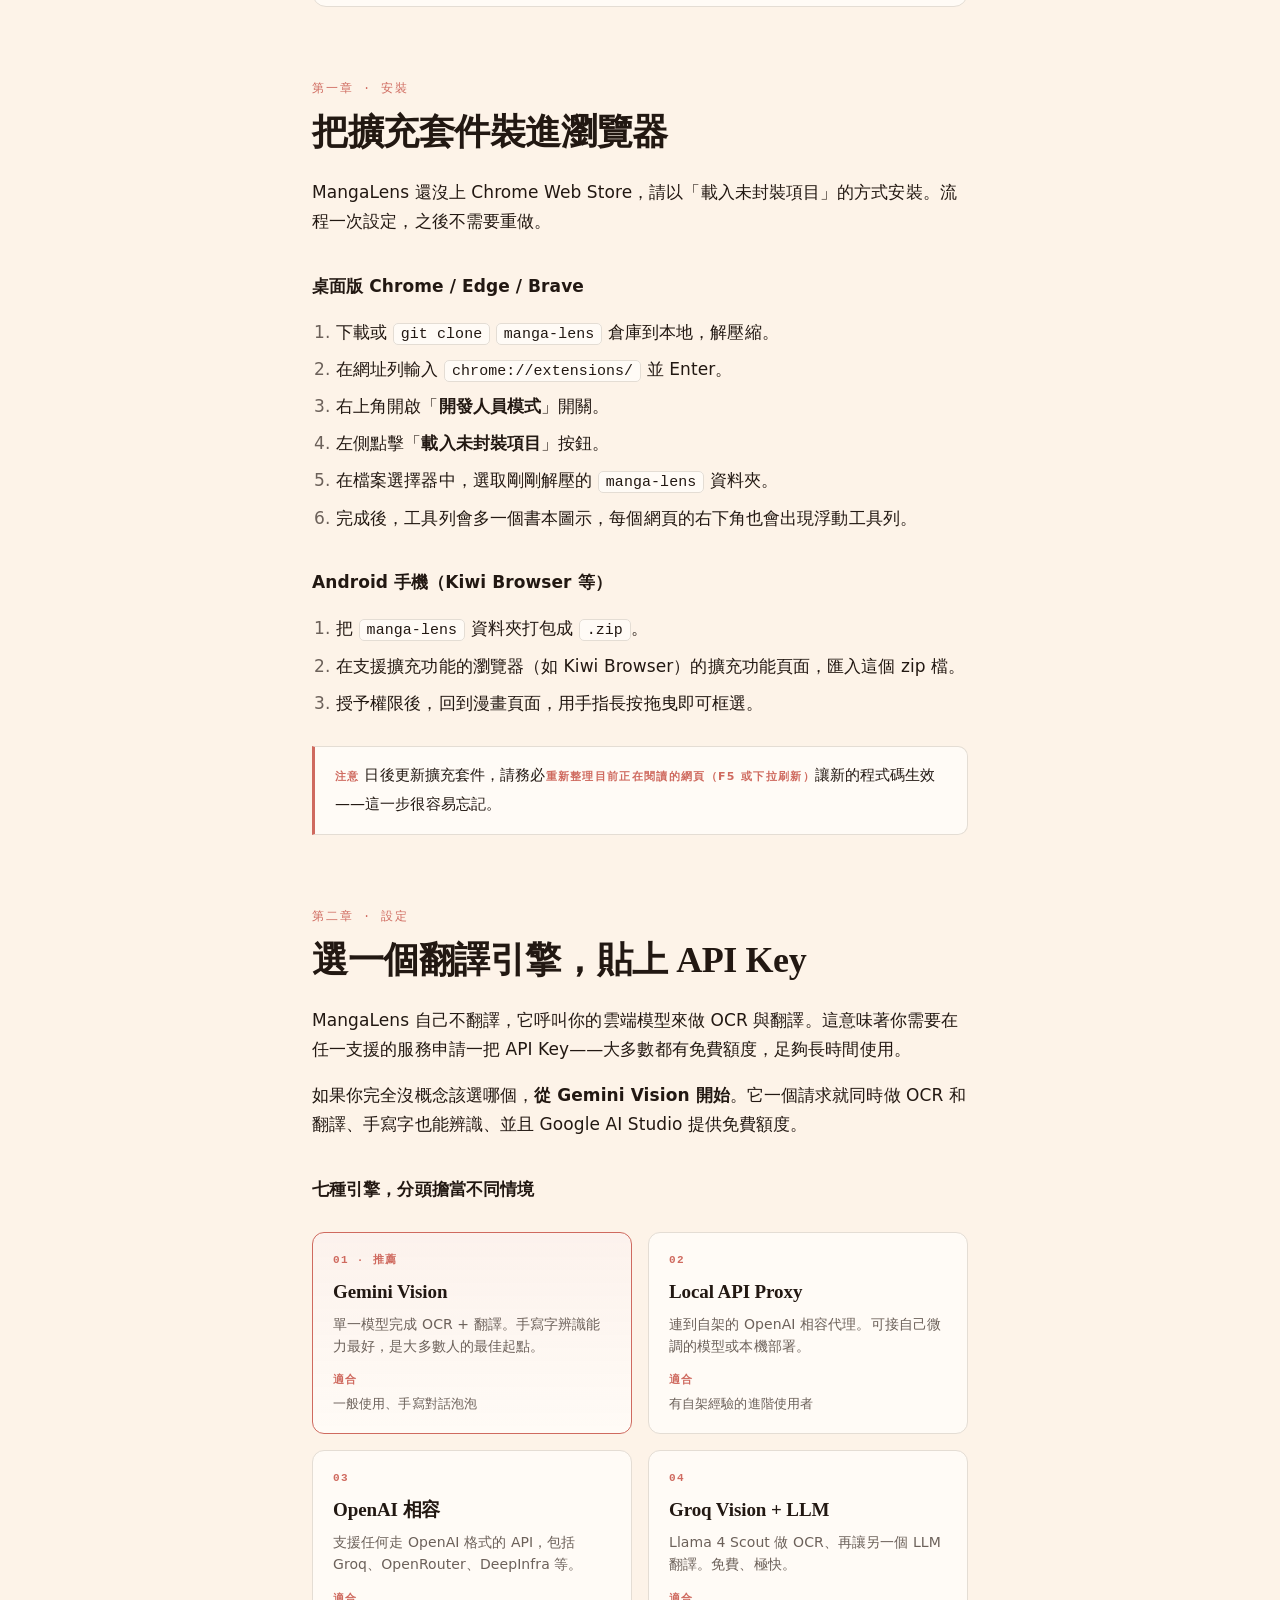
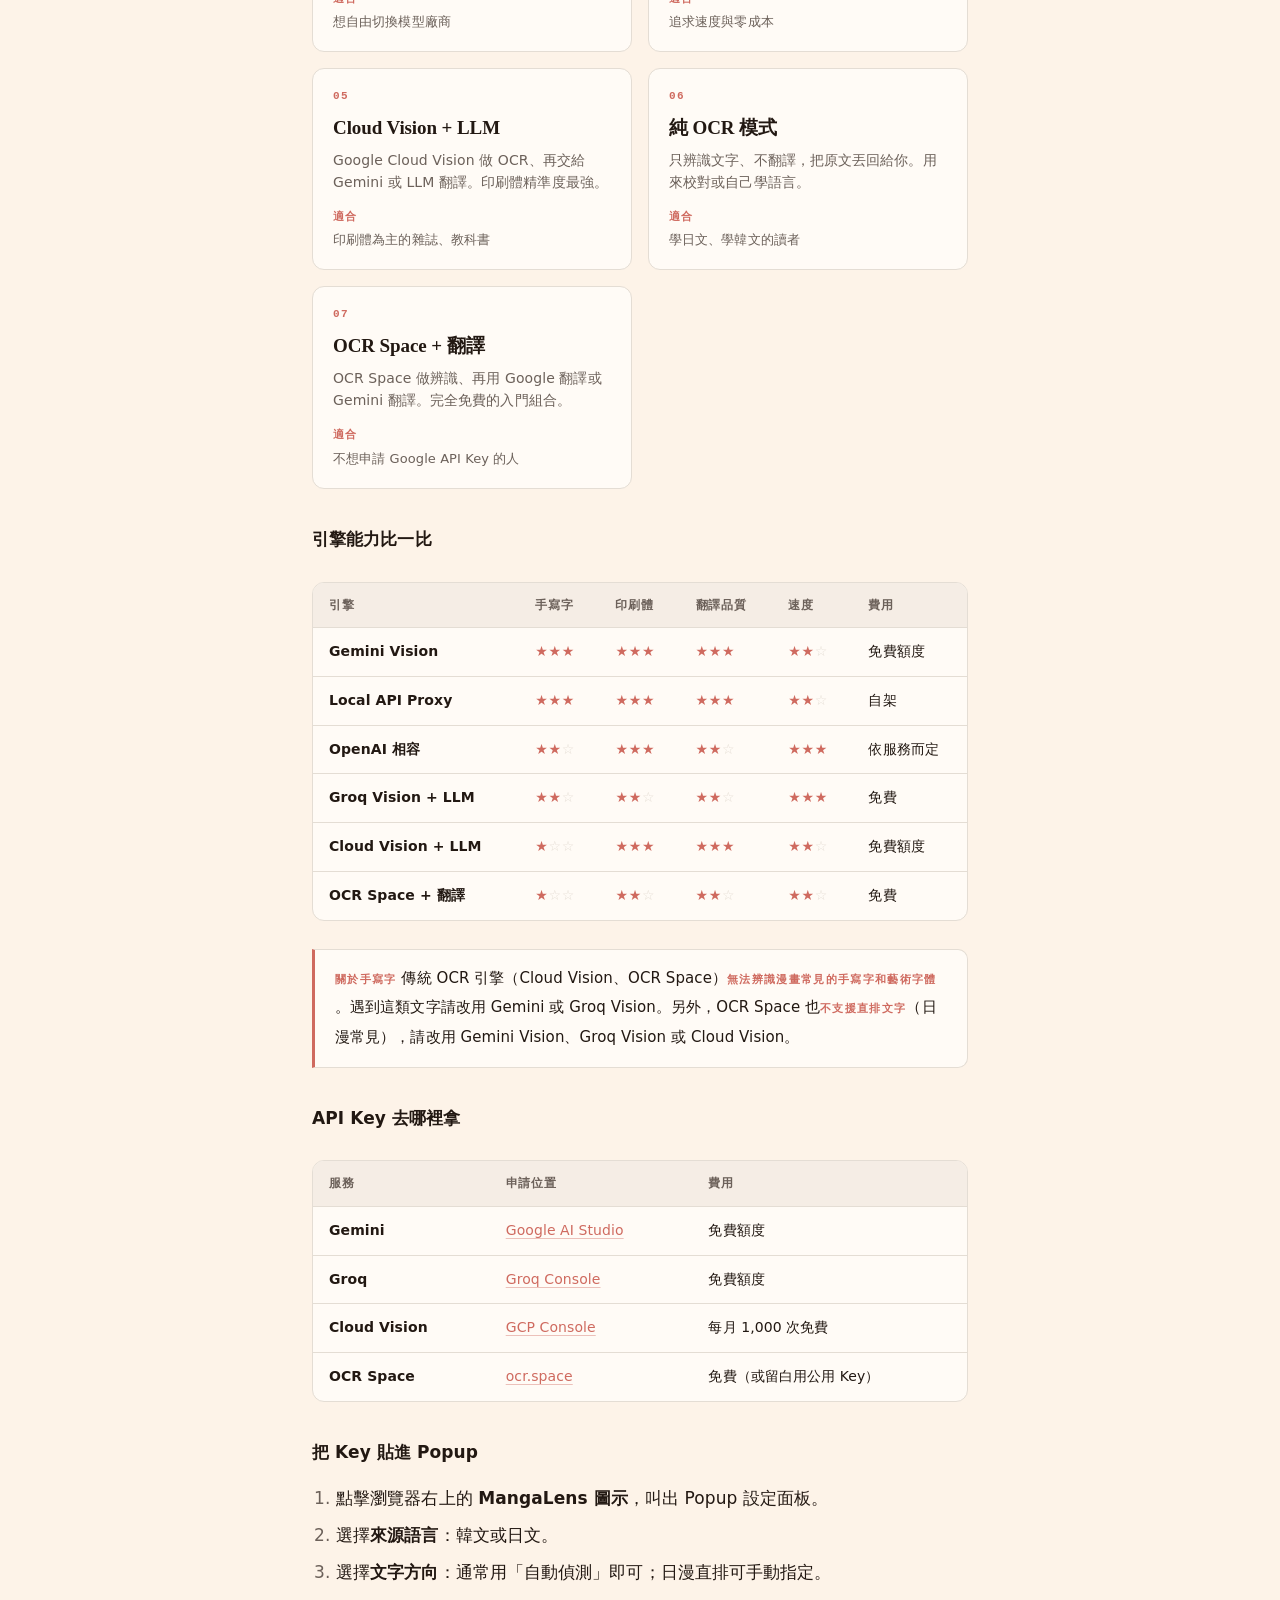
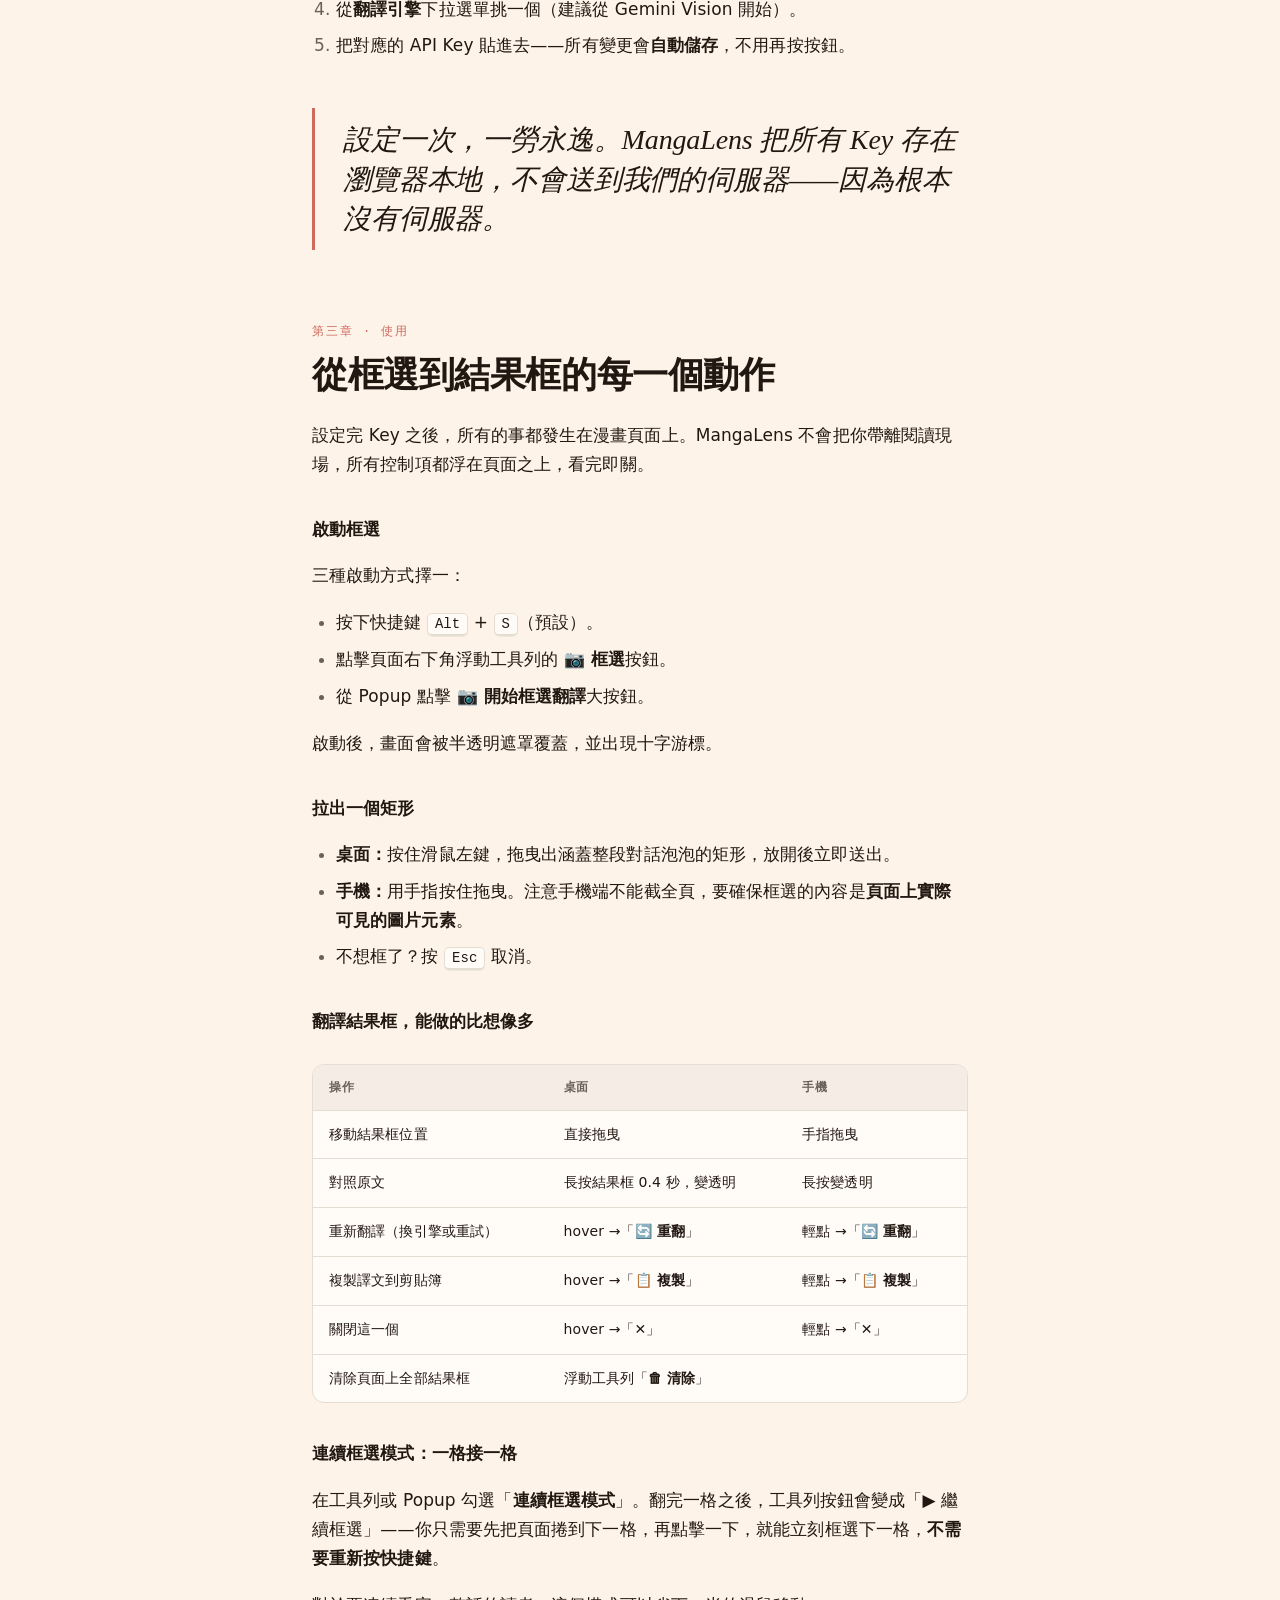
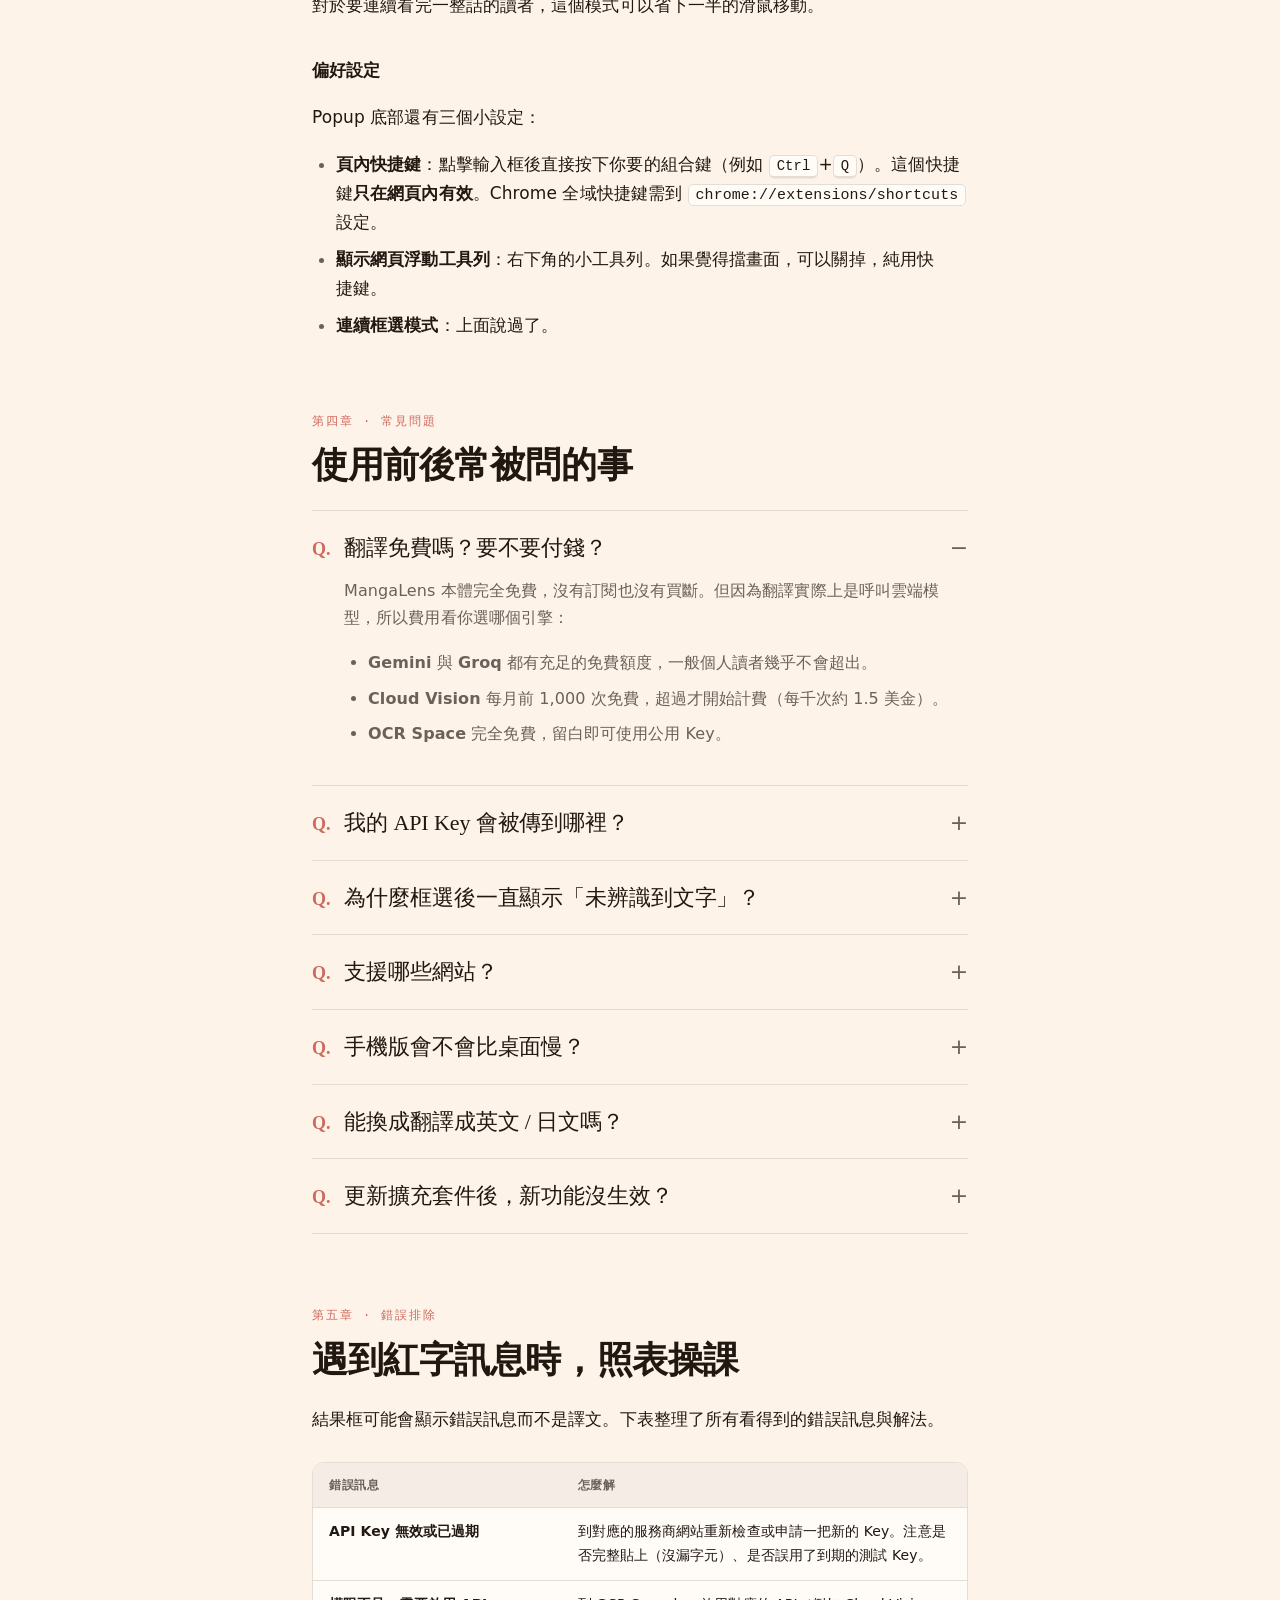
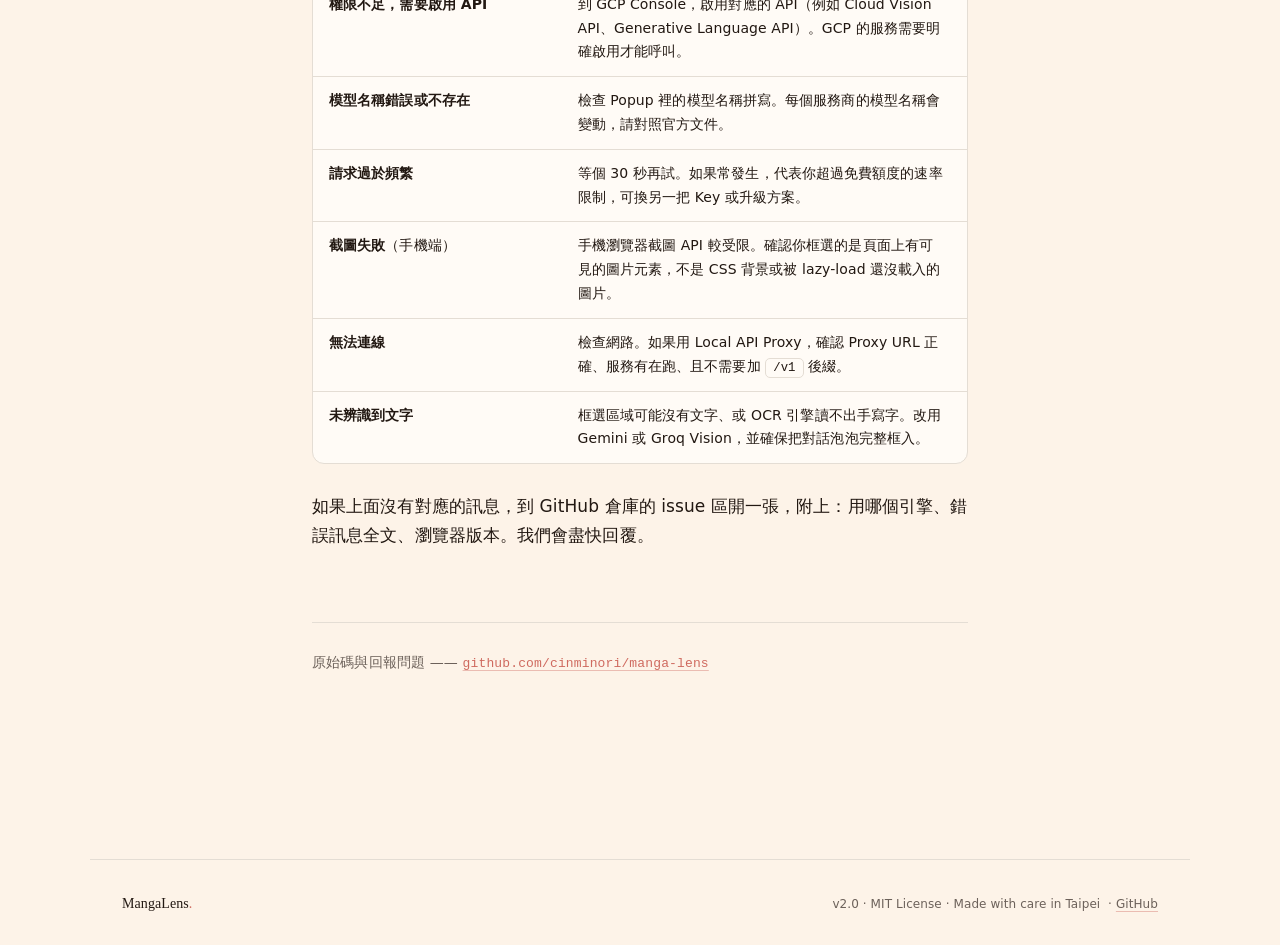
==== commit fe930154: "Use real screenshots in manual page" ====
--- a/docs/index.html
+++ b/docs/index.html
@@ -144,55 +144,56 @@
     .byline .sep::before { content: "·"; margin: 0 4px; color: var(--border); }
 
     .hero {
-      aspect-ratio: 16 / 9;
+      display: grid;
+      grid-template-columns: minmax(0, 1.08fr) minmax(0, 0.92fr);
+      gap: 18px;
+      margin-bottom: 14px;
+      align-items: start;
+    }
+    .hero-shot {
+      margin: 0;
+      background:
+        linear-gradient(180deg, oklch(64% 0.13 28 / 0.05), transparent 26%),
+        var(--surface);
       border: 1px solid var(--border);
-      border-radius: 14px;
-      margin-bottom: 14px;
+      border-radius: 16px;
       overflow: hidden;
-      position: relative;
-      background:
-        radial-gradient(60% 80% at 70% 20%, oklch(64% 0.13 28 / 0.18), transparent 60%),
-        radial-gradient(50% 70% at 20% 80%, oklch(64% 0.13 28 / 0.10), transparent 60%),
-        linear-gradient(135deg, oklch(99% 0.008 70), oklch(94% 0.02 70));
-    }
-    .hero .panel {
-      position: absolute;
-      background: var(--surface);
-      border: 1px solid var(--border);
-      border-radius: 8px;
-      box-shadow: 0 12px 36px -16px oklch(40% 0.04 50 / 0.18);
-    }
-    .hero .panel.a { inset: 14% 52% 30% 10%; }
-    .hero .panel.b { inset: 18% 14% 50% 56%; }
-    .hero .panel.c { inset: 56% 18% 12% 22%; }
-    .hero .selection {
-      position: absolute;
-      inset: 32% 38% 28% 28%;
-      border: 1.5px dashed var(--accent);
-      background: oklch(64% 0.13 28 / 0.06);
-      border-radius: 4px;
-    }
-    .hero .selection::after {
-      content: "";
-      position: absolute;
-      right: -5px; bottom: -5px;
-      width: 10px; height: 10px;
-      background: var(--accent);
-      border: 2px solid var(--surface);
-      border-radius: 50%;
-    }
-    .hero .bubble {
-      position: absolute;
-      left: 50%;
-      bottom: 14%;
-      transform: translateX(-50%);
-      background: var(--fg);
-      color: var(--bg);
-      font-size: 12px;
-      padding: 7px 14px;
+      box-shadow: 0 16px 38px -24px oklch(40% 0.04 50 / 0.22);
+    }
+    .hero-shot.primary {
+      transform: rotate(-1.2deg);
+    }
+    .hero-shot.secondary {
+      transform: translateY(30px) rotate(1.4deg);
+    }
+    .hero-shot img {
+      display: block;
+      width: 100%;
+      height: auto;
+      background: oklch(94% 0.014 70);
+    }
+    .hero-shot figcaption {
+      display: flex;
+      flex-wrap: wrap;
+      gap: 10px 12px;
+      align-items: center;
+      padding: 14px 16px 16px;
+      font-size: 13px;
+      color: var(--muted);
+      line-height: 1.55;
+    }
+    .hero-tag {
+      display: inline-flex;
+      align-items: center;
+      padding: 4px 9px;
       border-radius: 999px;
-      font-family: var(--font-body);
-      letter-spacing: 0.02em;
+      background: var(--accent-soft);
+      color: var(--accent);
+      font-family: var(--font-mono);
+      font-size: 11px;
+      letter-spacing: 0.06em;
+      text-transform: uppercase;
+      white-space: nowrap;
     }
     .caption {
       font-size: 13px;
@@ -526,6 +527,9 @@
       .masthead { flex-wrap: wrap; gap: 12px; padding: 22px 22px 18px; }
       .masthead nav { width: 100%; gap: 16px; }
       .wrap { padding: 40px 22px 64px; }
+      .hero { grid-template-columns: 1fr; gap: 14px; }
+      .hero-shot.primary,
+      .hero-shot.secondary { transform: none; }
       .quickstart { padding: 22px; grid-template-columns: 1fr; gap: 4px; }
       .quickstart .num { display: inline; }
       th, td { padding: 10px 12px; }
@@ -566,14 +570,23 @@
       <span>閱讀時間 約 8 分鐘</span>
     </div>
 
-    <div class="hero" data-od-id="hero" aria-hidden="true">
-      <div class="panel a"></div>
-      <div class="panel b"></div>
-      <div class="panel c"></div>
-      <div class="selection"></div>
-      <div class="bubble">框選即翻譯 · Alt+S</div>
-    </div>
-    <p class="caption">圖｜在韓漫頁面上拖曳一個矩形——OCR 與翻譯會自動接上。</p>
+    <div class="hero" data-od-id="hero">
+      <figure class="hero-shot primary">
+        <img src="images/hero-before.png" alt="MangaLens 在漫畫頁面上顯示翻譯結果框，原文與繁體中文譯文同時可見" />
+        <figcaption>
+          <span class="hero-tag">Before</span>
+          <span>原文仍留在畫面上，譯文直接浮在旁邊，不需要切出閱讀頁面。</span>
+        </figcaption>
+      </figure>
+      <figure class="hero-shot secondary">
+        <img src="images/hero-after.png" alt="MangaLens 將翻譯結果整理成更乾淨的閱讀畫面，適合手機上直接閱讀" />
+        <figcaption>
+          <span class="hero-tag">After</span>
+          <span>翻譯完成後，閱讀視線依然留在同一頁，手機上也能維持乾淨的閱讀節奏。</span>
+        </figcaption>
+      </figure>
+    </div>
+    <p class="caption">圖｜左圖示範同頁顯示原文與譯文的即時效果；右圖是整理後更適合直接閱讀的成品畫面。</p>
 
     <p class="lede" data-od-id="lede">
       閱讀外文漫畫時，最累的不是看不懂，而是要在分頁、Google 翻譯、回到漫畫之間來回切換。MangaLens 把這條動線壓縮到一個動作：在頁面上拉一個框。
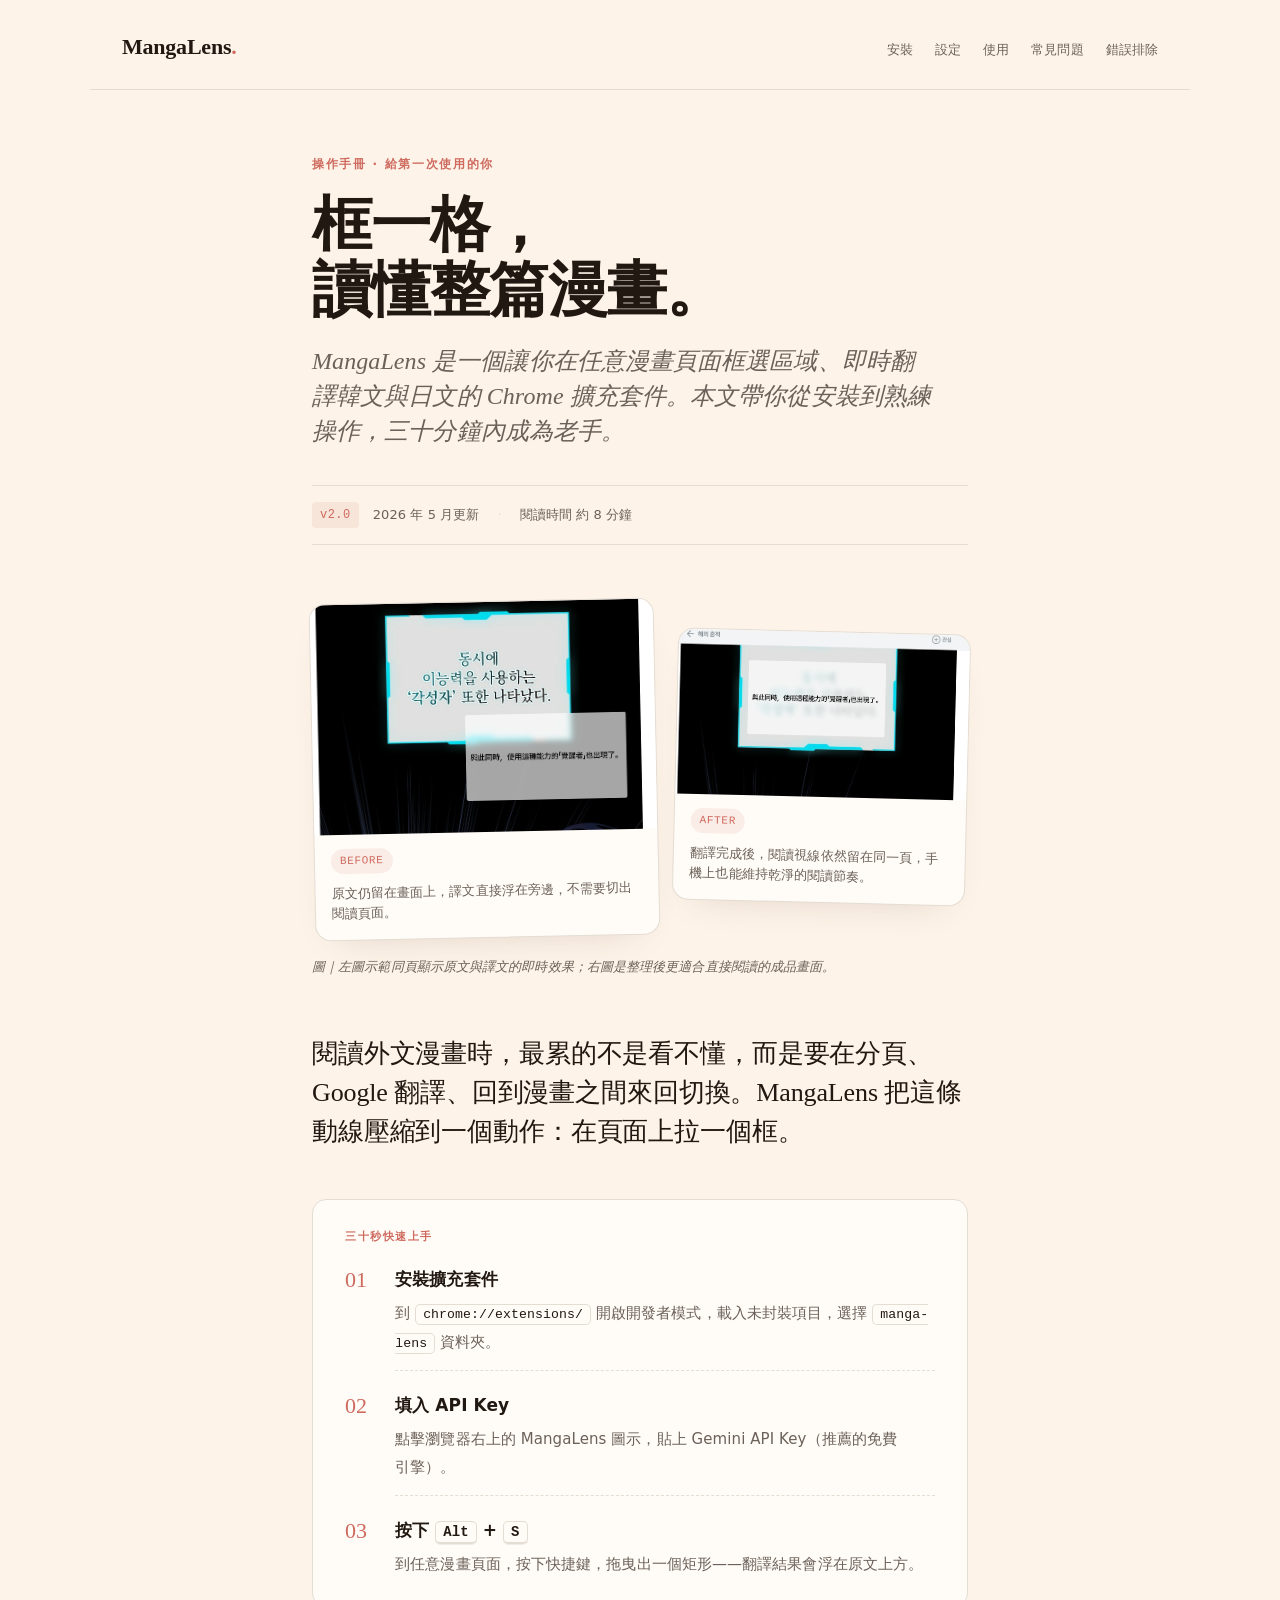
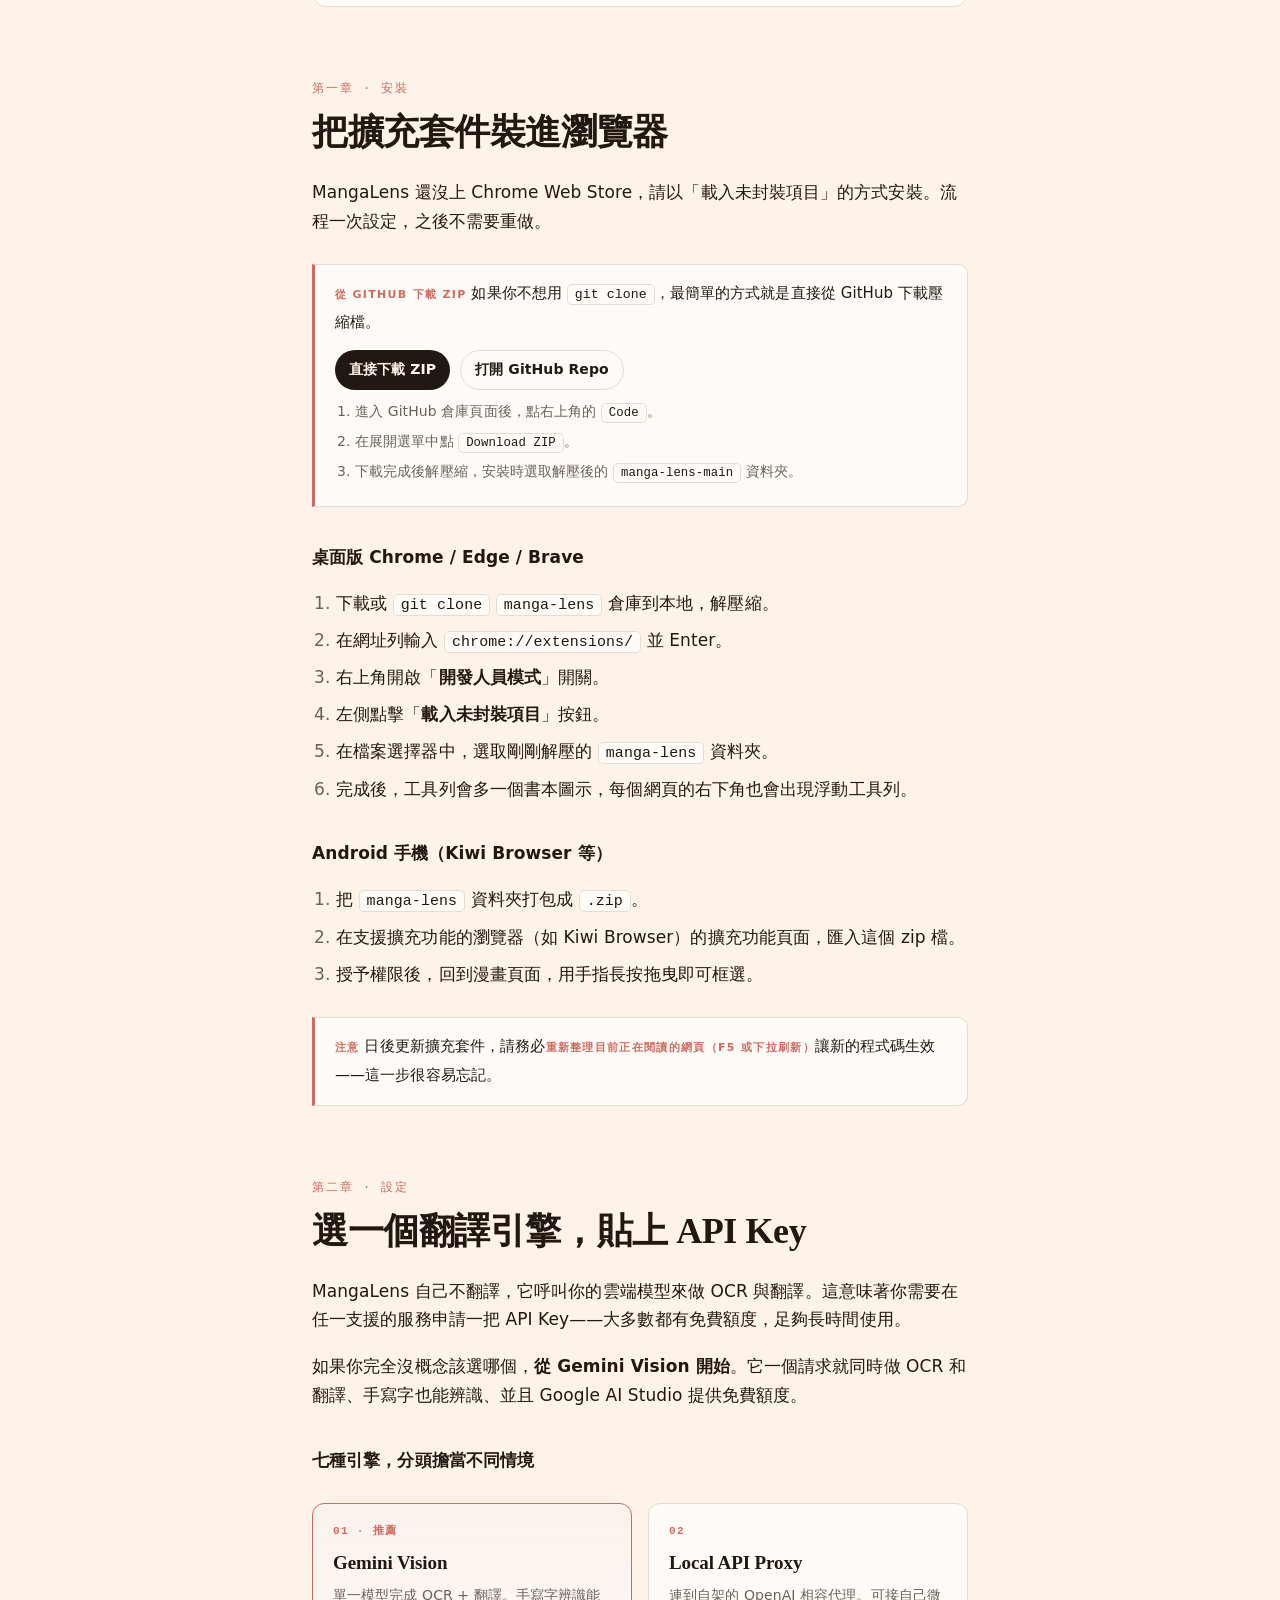
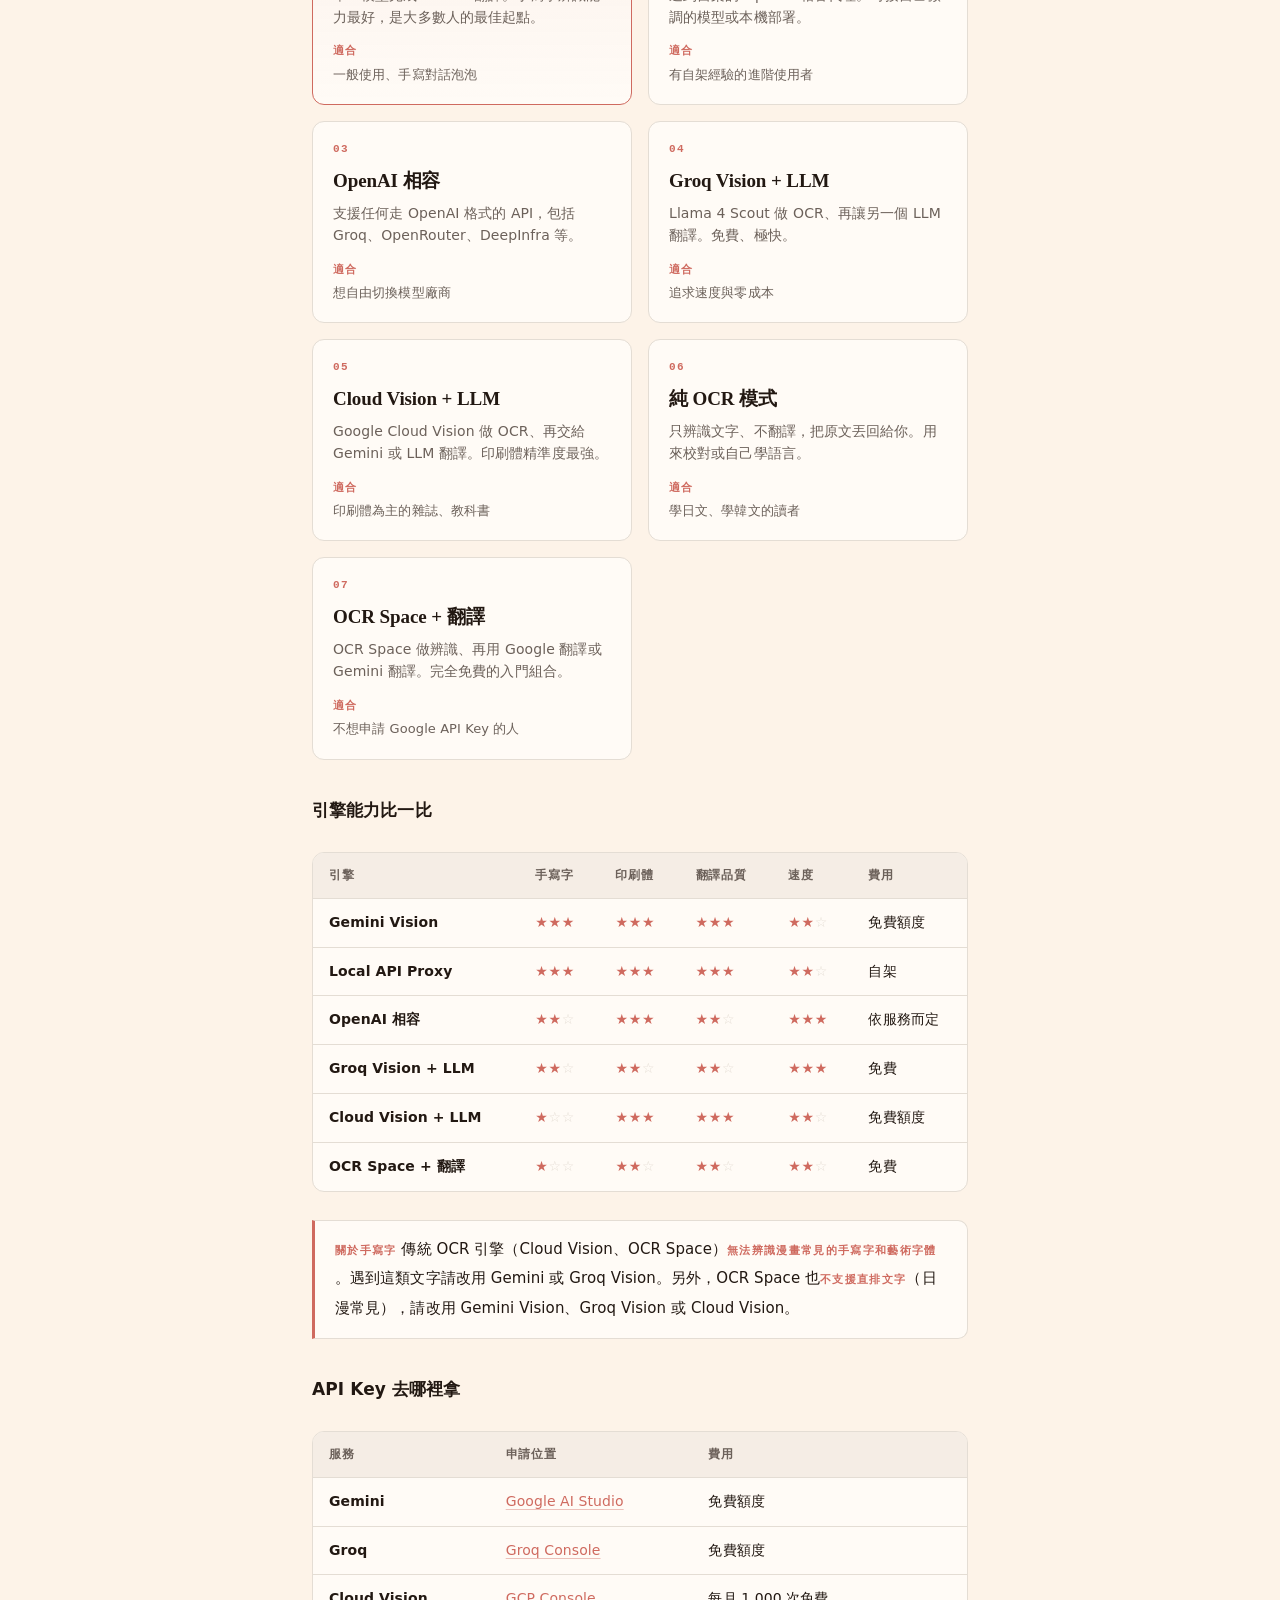
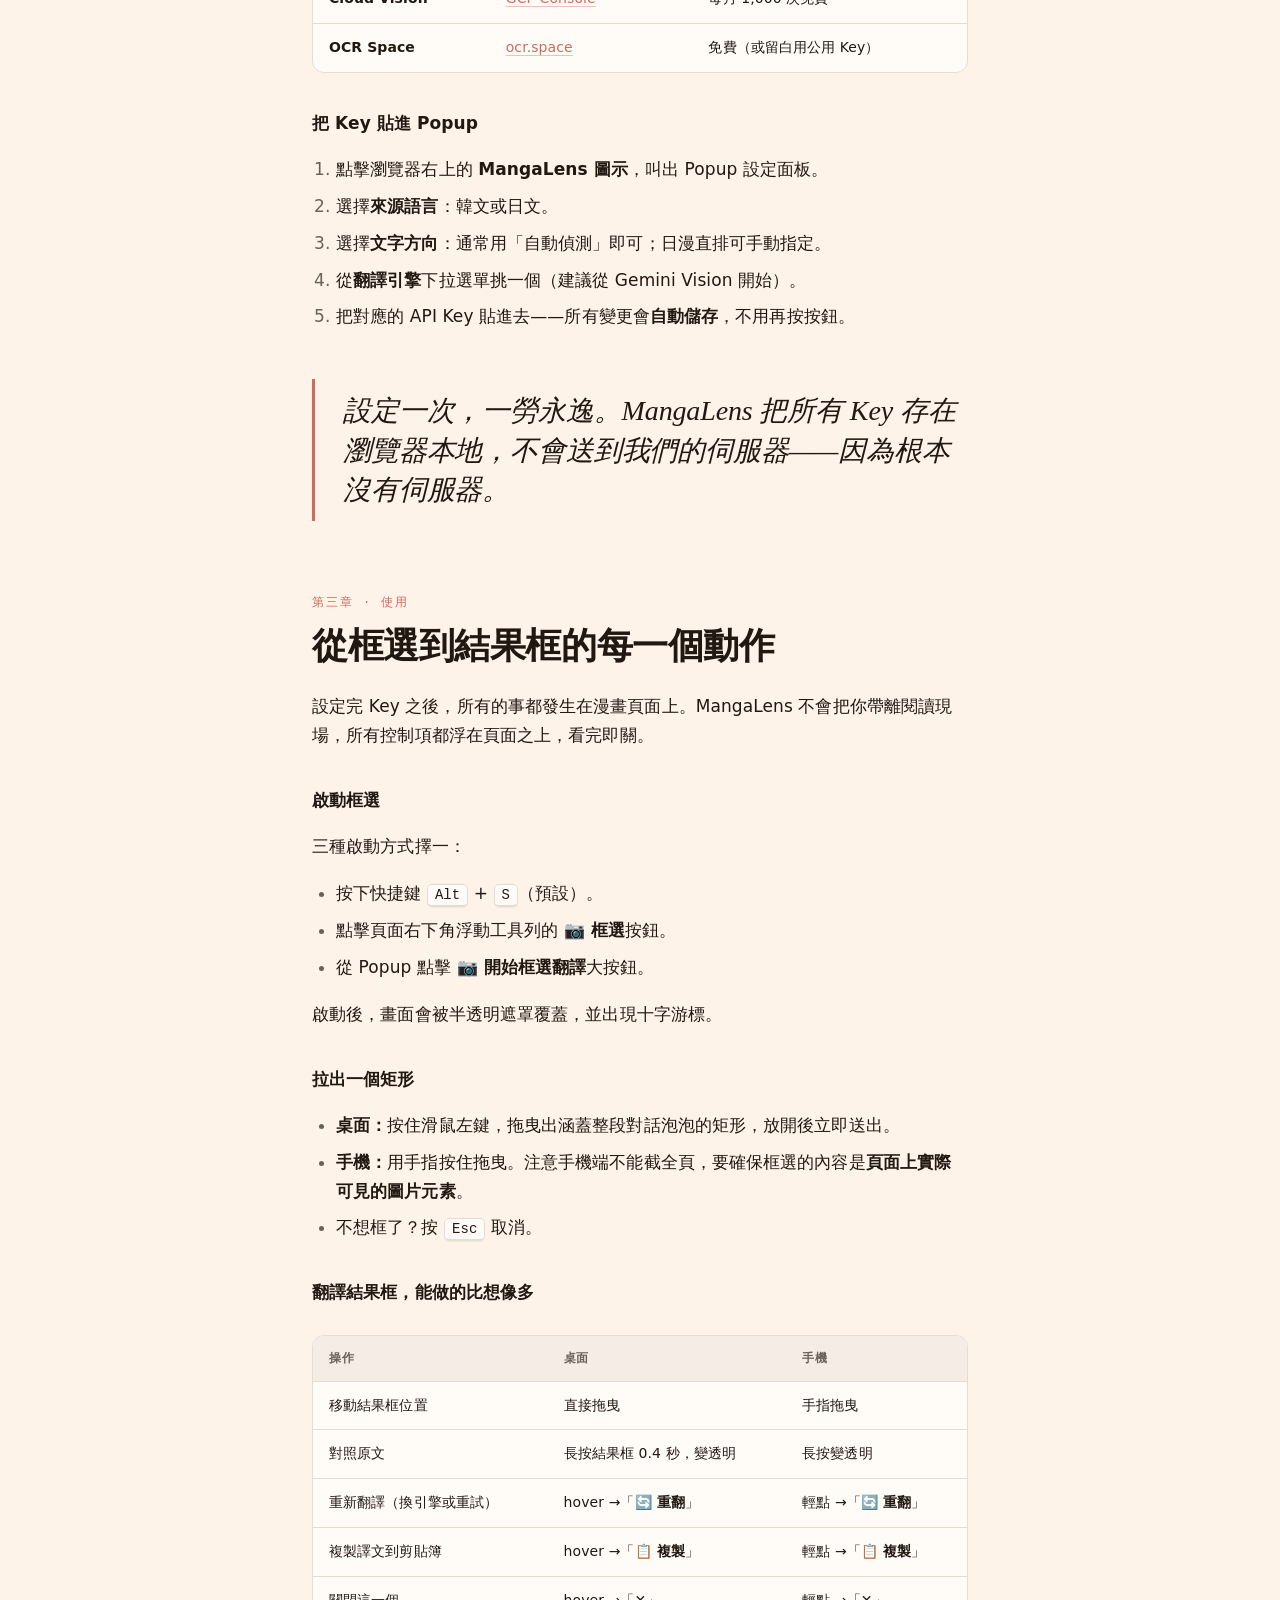
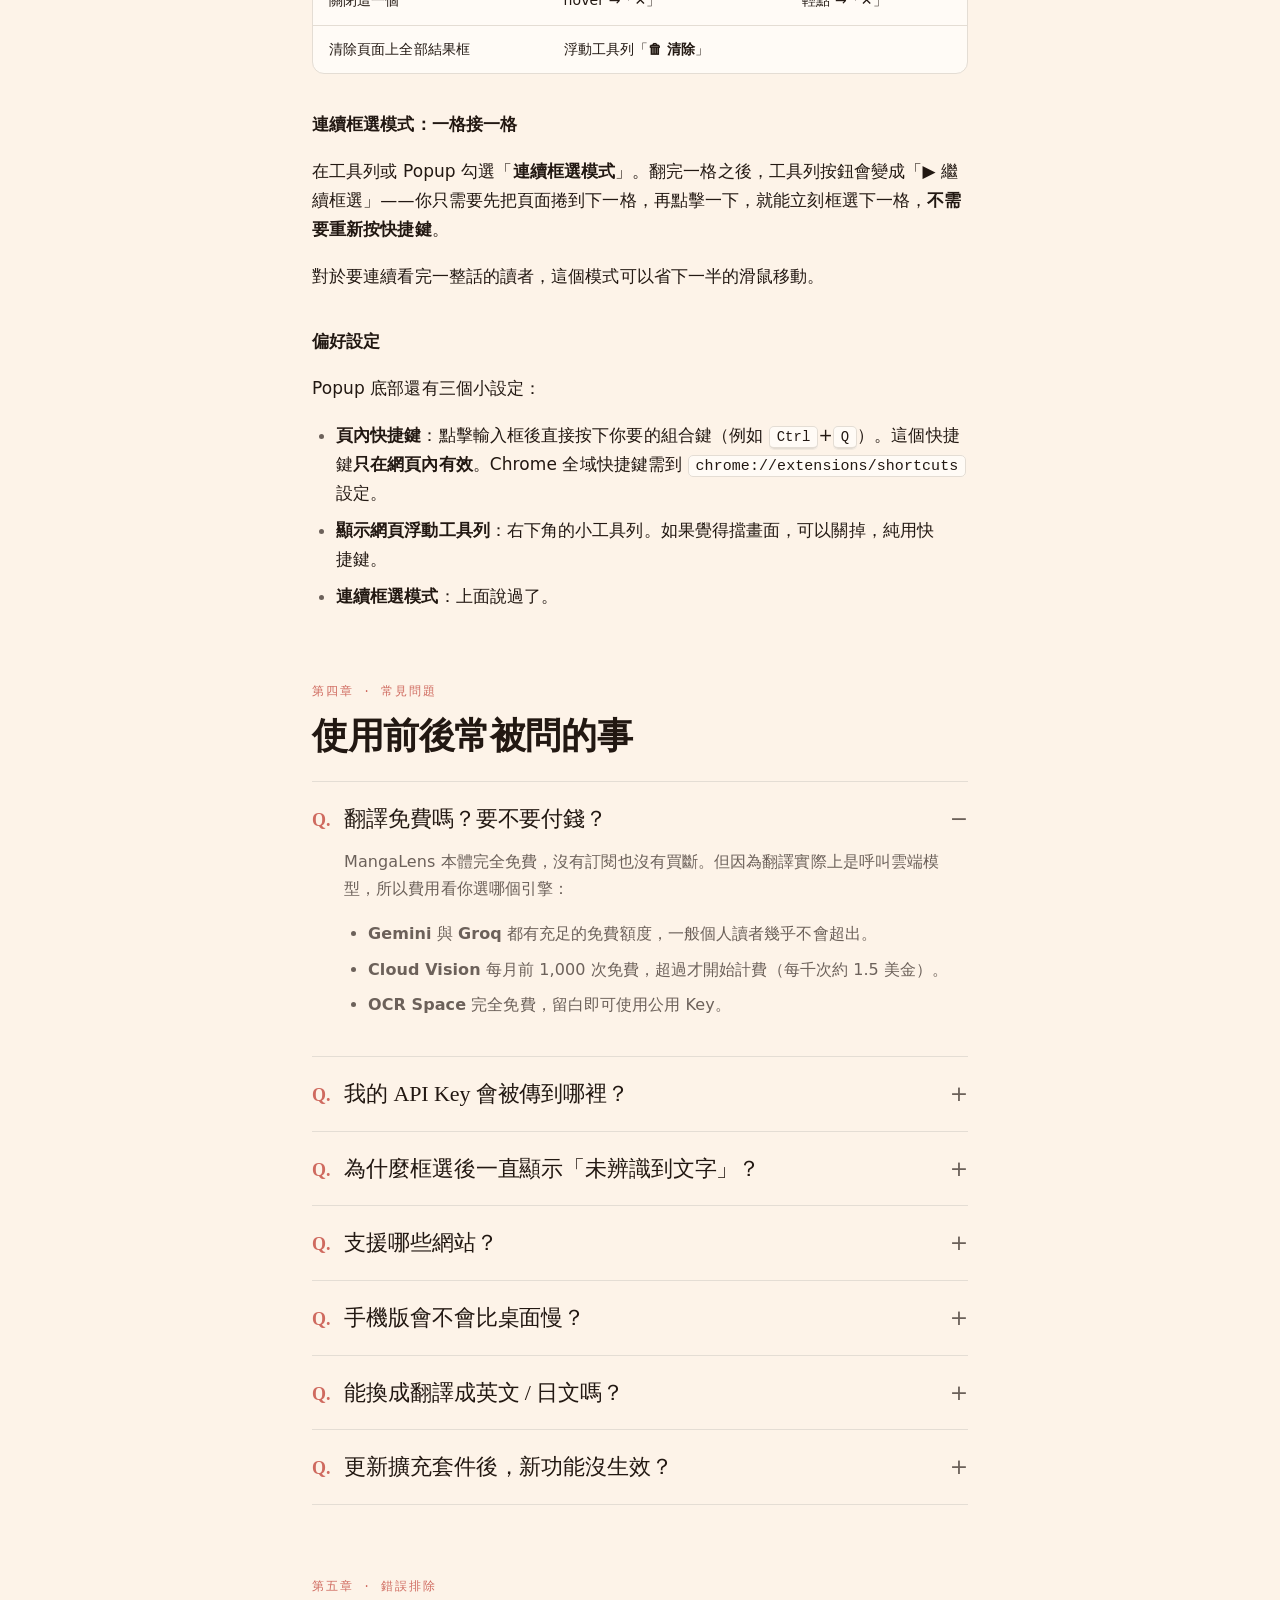
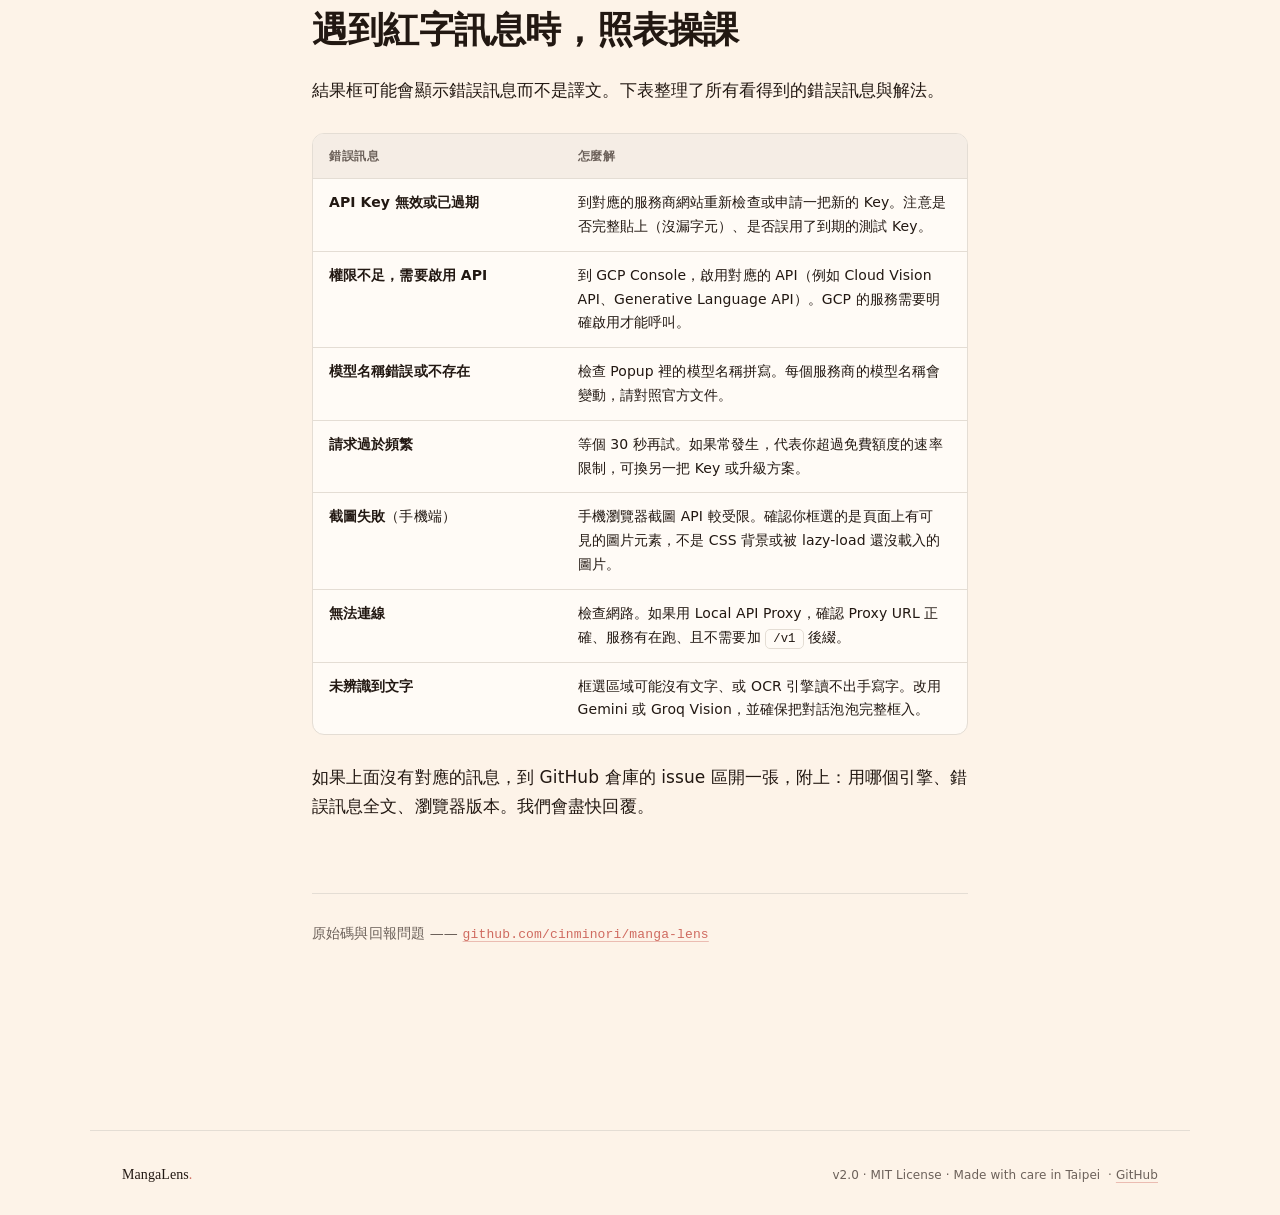
==== commit 0318e042: "Add ZIP download guidance to manual" ====
--- a/docs/index.html
+++ b/docs/index.html
@@ -351,6 +351,47 @@
       margin-bottom: 6px;
       font-weight: 600;
     }
+    .action-row {
+      display: flex;
+      flex-wrap: wrap;
+      gap: 10px;
+      margin: 14px 0 10px;
+    }
+    .action-btn {
+      display: inline-flex;
+      align-items: center;
+      justify-content: center;
+      min-height: 40px;
+      padding: 0 14px;
+      border-radius: 999px;
+      background: var(--fg);
+      color: var(--bg);
+      font-size: 14px;
+      font-weight: 600;
+      text-decoration: none;
+      text-underline-offset: 0;
+      text-decoration-color: transparent;
+      transition: transform 0.15s, opacity 0.15s;
+    }
+    .action-btn:hover {
+      transform: translateY(-1px);
+      opacity: 0.92;
+      text-decoration: none;
+    }
+    .action-btn.secondary {
+      background: transparent;
+      color: var(--fg);
+      border: 1px solid var(--border);
+    }
+    .mini-steps {
+      margin: 10px 0 0;
+      padding-inline-start: 20px;
+      color: var(--muted);
+      font-size: 14px;
+    }
+    .mini-steps li {
+      margin: 6px 0;
+    }
 
     .table-wrap {
       margin: 28px 0;
@@ -615,6 +656,20 @@
     <h2>把擴充套件裝進瀏覽器</h2>
 
     <p>MangaLens 還沒上 Chrome Web Store，請以「載入未封裝項目」的方式安裝。流程一次設定，之後不需要重做。</p>
+
+    <div class="note">
+      <strong>從 GitHub 下載 ZIP</strong>
+      如果你不想用 <code>git clone</code>，最簡單的方式就是直接從 GitHub 下載壓縮檔。
+      <div class="action-row">
+        <a class="action-btn" href="https://github.com/cinminori/manga-lens/archive/refs/heads/main.zip" target="_blank" rel="noopener">直接下載 ZIP</a>
+        <a class="action-btn secondary" href="https://github.com/cinminori/manga-lens" target="_blank" rel="noopener">打開 GitHub Repo</a>
+      </div>
+      <ol class="mini-steps">
+        <li>進入 GitHub 倉庫頁面後，點右上角的 <code>Code</code>。</li>
+        <li>在展開選單中點 <code>Download ZIP</code>。</li>
+        <li>下載完成後解壓縮，安裝時選取解壓後的 <code>manga-lens-main</code> 資料夾。</li>
+      </ol>
+    </div>
 
     <h3>桌面版 Chrome / Edge / Brave</h3>
     <ol>
